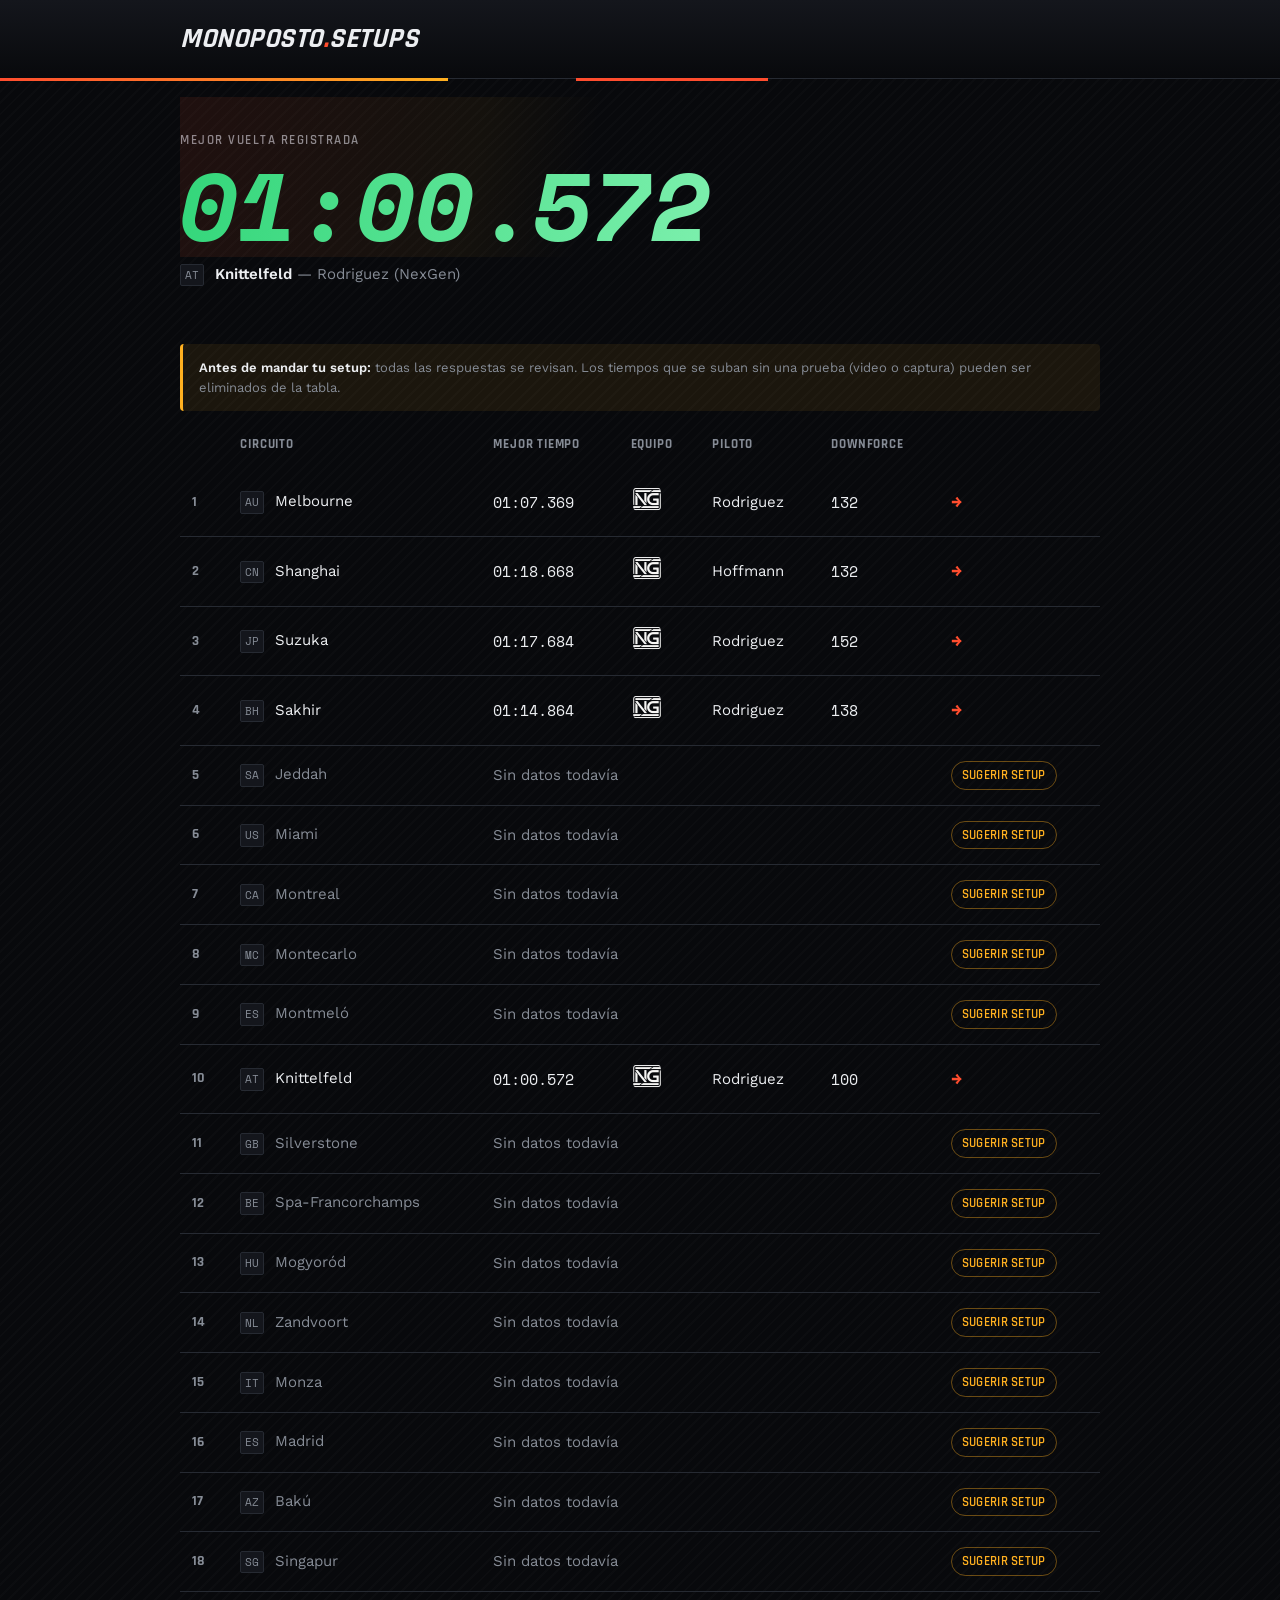
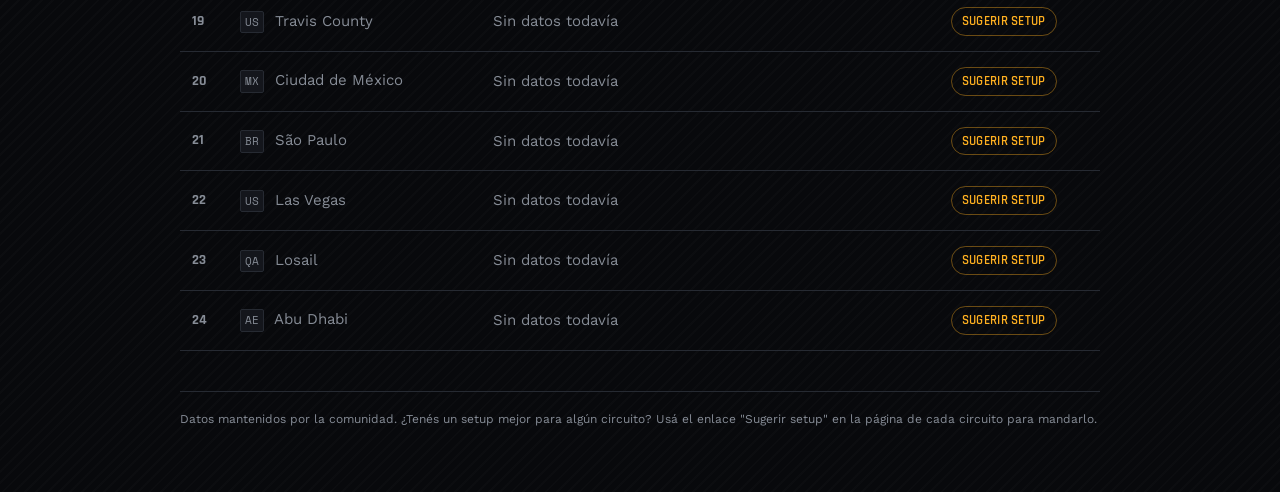
==== index.html @ 5fce107f "Add files via upload" ====
<!DOCTYPE html>
<html lang="es">
<head>
<meta charset="UTF-8">
<meta name="viewport" content="width=device-width, initial-scale=1.0">
<title>Monoposto Setups — Base de datos de la comunidad</title>
<link rel="preconnect" href="https://fonts.googleapis.com">
<link rel="preconnect" href="https://fonts.gstatic.com" crossorigin>
<link rel="preconnect" href="https://flagcdn.com">
<link rel="preload" href="data/circuits.json" as="fetch" crossorigin>
<link rel="preload" href="data/setups.json" as="fetch" crossorigin>
<link rel="stylesheet" href="https://fonts.googleapis.com/css2?family=Rajdhani:ital,wght@0,500;0,600;0,700;1,700&family=Space+Mono:wght@400;700&family=Work+Sans:wght@400;500;600&display=swap">
<link rel="stylesheet" href="css/style.css">
</head>
<body>

<div class="topbar">
  <div class="wrap">
    <a href="index.html" class="wordmark">MONOPOSTO<span>.</span>SETUPS</a>
  </div>
</div>

<div class="wrap">

  <div class="hero">
    <p class="hero-label">Mejor vuelta registrada</p>
    <p class="hero-time mono" id="hero-time">—</p>
    <p class="hero-sub" id="hero-sub">Cargando datos...</p>
  </div>

  <div class="disclaimer">
    <strong>Antes de mandar tu setup:</strong> todas las respuestas se revisan.
    Los tiempos que se suban sin una prueba (video o captura) pueden ser
    eliminados de la tabla.
  </div>

  <div class="table-scroll">
  <table>
    <thead>
      <tr>
        <th></th>
        <th>Circuito</th>
        <th>Mejor tiempo</th>
        <th>Equipo</th>
        <th>Piloto</th>
        <th>Downforce</th>
        <th></th>
      </tr>
    </thead>
    <tbody id="circuit-rows">
      <tr><td colspan="7" style="color:var(--muted)">Cargando circuitos...</td></tr>
    </tbody>
  </table>
  </div>

  <footer>
    Datos mantenidos por la comunidad. ¿Tenés un setup mejor para algún circuito?
    Usá el enlace "Sugerir setup" en la página de cada circuito para mandarlo.
  </footer>

</div>

<script src="js/config.js" defer></script>
<script src="js/app.js" defer></script>
</body>
</html>
---- css/style.css ----
:root {
  --bg: #08090c;
  --panel: #14161c;
  --panel-2: #1a1d24;
  --line: #262a32;
  --text: #eceef1;
  --muted: #868c96;
  --purple: #b455ff;   /* sector más rápido - convención real de F1 */
  --green: #33d67a;    /* mejor vuelta personal */
  --yellow: #dcb92b;   /* sector lento / atención */
  --accent: #ff4d2e;   /* naranja-rojo de pinza de freno */
  --accent2: #ffb020;  /* ámbar, para degradés */
  --radius: 4px;
}

* { box-sizing: border-box; }

html { scroll-behavior: smooth; }

body {
  margin: 0;
  color: var(--text);
  font-family: 'Work Sans', -apple-system, sans-serif;
  line-height: 1.5;
  background-color: var(--bg);
  /* textura sutil tipo fibra de carbono / pista, casi imperceptible */
  background-image:
    repeating-linear-gradient(135deg, rgba(255,255,255,0.015) 0 2px, transparent 2px 8px);
}

a { color: inherit; }

.wrap {
  max-width: 960px;
  margin: 0 auto;
  padding: 0 20px 64px;
}

.table-scroll {
  overflow-x: auto;
  -webkit-overflow-scrolling: touch;
  margin: 0 -20px;
  padding: 0 20px;
}
.table-scroll table { min-width: 640px; }

/* ---------- Header / Top bar ---------- */

.topbar {
  position: relative;
  padding: 18px 0;
  margin-bottom: 8px;
  background: linear-gradient(180deg, var(--panel) 0%, var(--bg) 100%);
  border-bottom: 1px solid var(--line);
}

/* franja tipo librea, tal como los flashes de color en el alerón de un auto */
.topbar::after {
  content: "";
  position: absolute;
  left: 0; right: 0; bottom: -3px;
  height: 3px;
  background: linear-gradient(90deg, var(--accent) 0%, var(--accent2) 35%, transparent 35%, transparent 45%, var(--accent) 45%, var(--accent) 60%, transparent 60%);
}

.topbar .wrap {
  display: flex;
  align-items: baseline;
  justify-content: space-between;
  flex-wrap: wrap;
  gap: 6px 16px;
  padding-bottom: 0;
}

.wordmark {
  font-family: 'Rajdhani', sans-serif;
  font-weight: 700;
  font-style: italic;
  font-size: 28px;
  letter-spacing: 0.5px;
  text-transform: uppercase;
  text-decoration: none;
}

.wordmark span { color: var(--accent); }

.back-link {
  font-family: 'Rajdhani', sans-serif;
  font-weight: 600;
  font-size: 14px;
  letter-spacing: 0.3px;
  color: var(--muted);
  text-decoration: none;
}
.back-link:hover { color: var(--accent2); }

/* ---------- Hero (mejor vuelta general) ---------- */

.hero {
  position: relative;
  padding: 44px 0 30px;
  margin-bottom: 28px;
  overflow: hidden;
}

/* barra diagonal decorativa detrás del tiempo, como un gráfico de TV */
.hero::before {
  content: "";
  position: absolute;
  top: 10px;
  left: -40px;
  width: 60%;
  height: 70%;
  background: linear-gradient(100deg, rgba(255,77,46,0.10), rgba(255,176,32,0.05) 60%, transparent 80%);
  clip-path: polygon(0 0, 100% 0, 85% 100%, 0% 100%);
  pointer-events: none;
}

.hero-label {
  color: var(--muted);
  font-family: 'Rajdhani', sans-serif;
  font-weight: 600;
  text-transform: uppercase;
  letter-spacing: 1.5px;
  font-size: 13px;
  margin: 0 0 6px;
}

.hero-time {
  font-family: 'Rajdhani', sans-serif;
  font-weight: 700;
  font-style: italic;
  font-size: clamp(48px, 12vw, 96px);
  line-height: 1;
  margin: 0;
  background: linear-gradient(100deg, var(--green) 0%, #7ef0ae 60%, var(--green) 100%);
  -webkit-background-clip: text;
  background-clip: text;
  color: transparent;
  position: relative;
}

.hero-sub {
  margin: 10px 0 0;
  color: var(--muted);
  font-size: 15px;
  position: relative;
}

.hero-sub strong { color: var(--text); font-weight: 600; }

.disclaimer {
  margin: 0 0 24px;
  padding: 14px 16px;
  border-left: 3px solid var(--accent2);
  background: rgba(255, 176, 32, 0.08);
  border-radius: var(--radius);
  font-size: 13px;
  line-height: 1.5;
  color: var(--muted);
}
.disclaimer strong { color: var(--text); font-weight: 600; }

/* ---------- Tables ---------- */

table {
  width: 100%;
  border-collapse: collapse;
  font-size: 15px;
}

thead th {
  text-align: left;
  font-family: 'Rajdhani', sans-serif;
  font-weight: 700;
  color: var(--muted);
  font-size: 12.5px;
  letter-spacing: 0.8px;
  text-transform: uppercase;
  padding: 0 12px 12px;
  white-space: nowrap;
  border-bottom: 2px solid transparent;
  border-image: linear-gradient(90deg, var(--accent), var(--accent2) 40%, var(--line) 40%) 1;
}

tbody td {
  padding: 15px 12px;
  border-bottom: 1px solid var(--line);
  white-space: nowrap;
}

tbody tr.has-data { cursor: pointer; transition: background 0.12s ease; }
tbody tr.has-data:hover td {
  background: var(--panel);
  box-shadow: inset 3px 0 0 var(--accent);
}

tbody tr.empty td { color: var(--muted); }

.mono {
  font-family: 'Space Mono', monospace;
}

.num-idx {
  font-family: 'Rajdhani', sans-serif;
  font-weight: 700;
  font-size: 14px;
  color: var(--muted);
}

.fastest-badge {
  display: inline-block;
  background: linear-gradient(135deg, #d9baff, var(--purple));
  color: #2a0a4d;
  font-weight: 700;
  padding: 4px 10px;
  border-radius: 6px;
  box-shadow: 0 0 0 1px rgba(180,85,255,0.4);
}

.flag-chip {
  display: inline-flex;
  align-items: center;
  vertical-align: middle;
  margin-right: 6px;
}

.flag-img {
  border-radius: 2px;
  box-shadow: 0 0 0 1px var(--line);
  display: inline-block;
}

.flag-fallback {
  font-family: 'Space Mono', monospace;
  font-size: 11px;
  color: var(--muted);
  background: var(--panel);
  border: 1px solid var(--line);
  border-radius: 2px;
  padding: 2px 4px;
}

.team-cell { display: inline-flex; align-items: center; }

.team-logo {
  height: 32px;
  width: auto;
  max-width: 96px;
  object-fit: contain;
  vertical-align: middle;
}

.team-fallback {
  font-family: 'Rajdhani', sans-serif;
  font-weight: 600;
  letter-spacing: 0.3px;
}

/* chip oscuro detrás del neumático para que un PNG con fondo claro
   o transparente no choque contra el negro de la tabla */
.tyre-chip {
  display: inline-flex;
  align-items: center;
  justify-content: center;
  width: 38px;
  height: 38px;
  border-radius: 8px;
  background: linear-gradient(135deg, var(--panel-2), var(--panel));
  border: 1px solid var(--line);
}

.tyre-img {
  width: 28px;
  height: 28px;
  object-fit: contain;
}

.tyre-dot {
  width: 16px;
  height: 16px;
  border-radius: 50%;
  vertical-align: middle;
}

.suggest-inline {
  display: inline-block;
  font-family: 'Rajdhani', sans-serif;
  font-weight: 600;
  letter-spacing: 0.3px;
  color: var(--accent2);
  font-size: 12.5px;
  text-transform: uppercase;
  text-decoration: none;
  padding: 4px 10px;
  border: 1px solid rgba(255,176,32,0.4);
  border-radius: 20px;
}
.suggest-inline:hover { background: rgba(255,176,32,0.1); }

.arrow { color: var(--accent); font-weight: 700; }

/* ---------- Circuit detail ---------- */

.circuit-head {
  padding: 32px 0 22px;
}

.circuit-title {
  font-family: 'Rajdhani', sans-serif;
  font-weight: 700;
  font-style: italic;
  font-size: clamp(30px, 6vw, 46px);
  margin: 0 0 10px;
  position: relative;
  display: inline-block;
}

.circuit-title::after {
  content: "";
  display: block;
  width: 72px;
  height: 4px;
  margin-top: 8px;
  background: linear-gradient(90deg, var(--accent), var(--accent2));
  clip-path: polygon(0 0, 85% 0, 100% 100%, 15% 100%);
}

.track-map {
  width: 100%;
  height: auto;
  border: 1px solid var(--line);
  border-radius: var(--radius);
  margin: 10px 0 30px;
  background: var(--panel);
  display: block;
  box-shadow: 0 0 0 1px var(--line), 0 12px 30px -18px rgba(255,77,46,0.35);
}

.no-map {
  border: 1px dashed var(--line);
  border-radius: var(--radius);
  padding: 40px 20px;
  text-align: center;
  color: var(--muted);
  font-size: 14px;
  margin: 10px 0 30px;
}

.section-title {
  display: flex;
  align-items: center;
  gap: 10px;
  font-family: 'Rajdhani', sans-serif;
  font-weight: 700;
  letter-spacing: 0.6px;
  text-transform: uppercase;
  font-size: 13px;
  color: var(--muted);
  margin: 0 0 14px;
  padding-bottom: 10px;
  border-bottom: 1px solid var(--line);
}

.section-title::before {
  content: "";
  width: 14px;
  height: 14px;
  background: linear-gradient(135deg, var(--accent), var(--accent2));
  clip-path: polygon(20% 0, 100% 0, 80% 100%, 0 100%);
  flex-shrink: 0;
}

/* ---------- CTA / Suggest form ---------- */

.suggest-box {
  margin-top: 36px;
  padding: 22px;
  border: 1px solid var(--line);
  border-radius: var(--radius);
  background: linear-gradient(135deg, var(--panel), var(--panel-2));
  display: flex;
  align-items: center;
  justify-content: space-between;
  gap: 16px;
  flex-wrap: wrap;
}

.suggest-box p {
  margin: 0;
  color: var(--muted);
  font-size: 14px;
  max-width: 480px;
}

.btn {
  display: inline-block;
  background: linear-gradient(100deg, var(--accent), var(--accent2));
  color: #1a0a06;
  font-family: 'Rajdhani', sans-serif;
  font-weight: 700;
  text-transform: uppercase;
  letter-spacing: 0.5px;
  font-size: 14px;
  padding: 12px 24px;
  clip-path: polygon(10px 0, 100% 0, calc(100% - 10px) 100%, 0 100%);
  text-decoration: none;
  white-space: nowrap;
}
.btn:hover { filter: brightness(1.08); }

footer {
  margin-top: 40px;
  color: var(--muted);
  font-size: 12px;
  border-top: 1px solid var(--line);
  padding-top: 18px;
}

@media (max-width: 640px) {
  .wrap { padding: 0 14px 48px; }
  .hero { padding: 30px 0 22px; }
  .hero-time { font-size: clamp(38px, 15vw, 60px); }
  .suggest-box { flex-direction: column; align-items: flex-start; }
  .btn { width: 100%; text-align: center; clip-path: none; border-radius: var(--radius); }
}
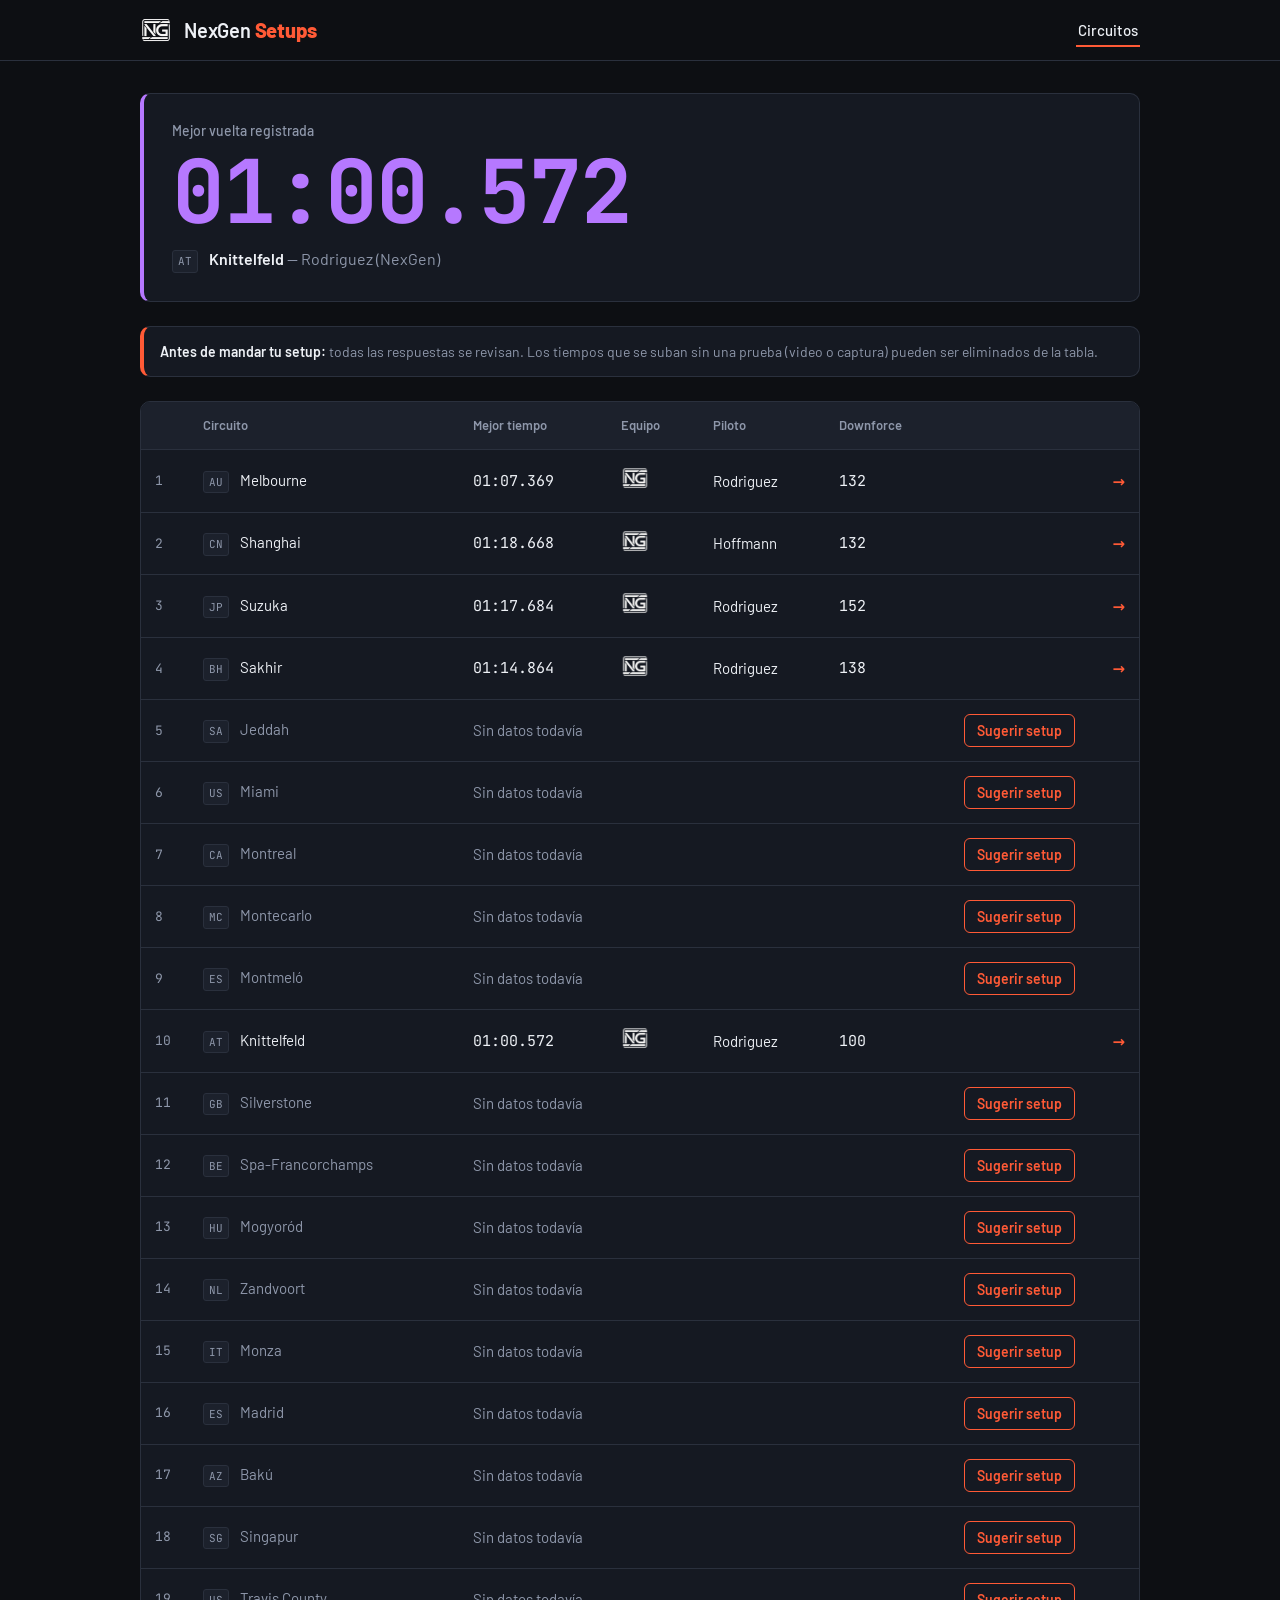
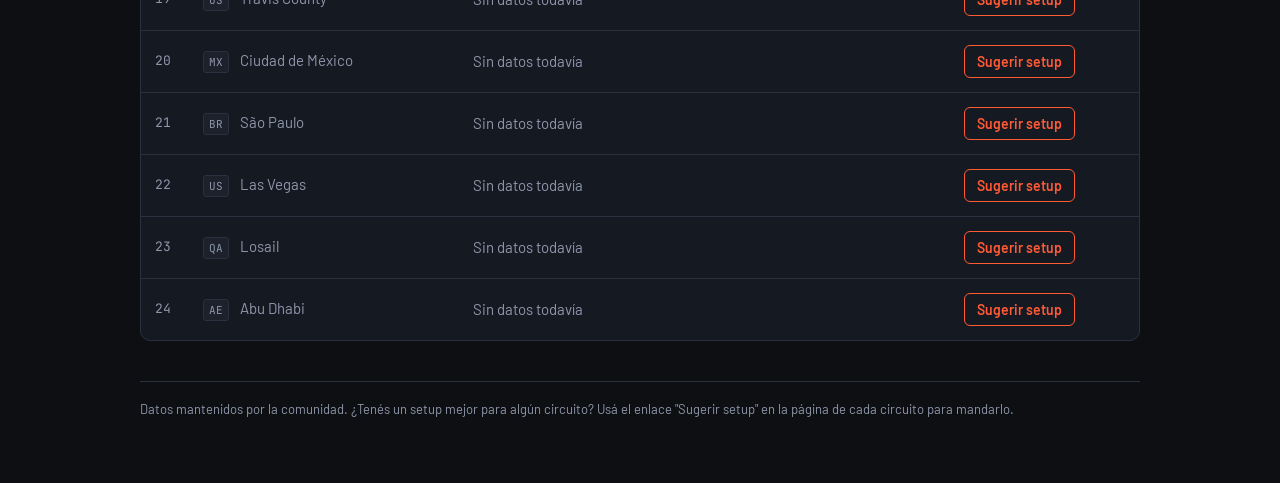
==== commit 3ef52cea: "Add files via upload" ====
--- a/index.html
+++ b/index.html
@@ -3,22 +3,24 @@
 <head>
 <meta charset="UTF-8">
 <meta name="viewport" content="width=device-width, initial-scale=1.0">
-<title>Monoposto Setups — Base de datos de la comunidad</title>
+<title>NexGen Setups — Base de datos de la comunidad</title>
 <link rel="preconnect" href="https://fonts.googleapis.com">
 <link rel="preconnect" href="https://fonts.gstatic.com" crossorigin>
 <link rel="preconnect" href="https://flagcdn.com">
+<link rel="icon" href="assets/teams/nexgen.webp" type="image/webp">
 <link rel="preload" href="data/circuits.json" as="fetch" crossorigin>
 <link rel="preload" href="data/setups.json" as="fetch" crossorigin>
-<link rel="stylesheet" href="https://fonts.googleapis.com/css2?family=Rajdhani:ital,wght@0,500;0,600;0,700;1,700&family=Space+Mono:wght@400;700&family=Work+Sans:wght@400;500;600&display=swap">
+<link rel="stylesheet" href="https://fonts.googleapis.com/css2?family=Barlow:wght@400;500;600;700;800&family=JetBrains+Mono:wght@500;700&display=swap">
 <link rel="stylesheet" href="css/style.css">
 </head>
 <body>
 
-<div class="topbar">
+<header class="topbar">
   <div class="wrap">
-    <a href="index.html" class="wordmark">MONOPOSTO<span>.</span>SETUPS</a>
+    <a href="index.html" class="brand"><img src="assets/teams/nexgen.webp" alt="" width="32" height="32"><span>NexGen <b>Setups</b></span></a>
+    <nav><a href="index.html" class="nav-link" aria-current="page">Circuitos</a></nav>
   </div>
-</div>
+</header>
 
 <div class="wrap">
 
--- a/css/style.css
+++ b/css/style.css
@@ -1,427 +1,246 @@
+/* NexGen Setups — sistema visual único para todas las páginas.
+   Grafito + blanco (como el logo), un solo acento naranja para lo clickeable,
+   y morado SOLO para récords (convención de cronometraje de F1). */
 
 :root {
-  --bg: #08090c;
-  --panel: #14161c;
-  --panel-2: #1a1d24;
-  --line: #262a32;
-  --text: #eceef1;
-  --muted: #868c96;
-  --purple: #b455ff;   /* sector más rápido - convención real de F1 */
-  --green: #33d67a;    /* mejor vuelta personal */
-  --yellow: #dcb92b;   /* sector lento / atención */
-  --accent: #ff4d2e;   /* naranja-rojo de pinza de freno */
-  --accent2: #ffb020;  /* ámbar, para degradés */
-  --radius: 4px;
+  color-scheme: dark;
+  --bg: #0d0f13;
+  --panel: #151922;
+  --panel-2: #1c212c;
+  --line: #2a303d;
+  --text: #eef1f6;
+  --muted: #8e97aa;
+  --accent: #ff5a36;      /* acciones: enlaces, botones, hover */
+  --record: #b678ff;      /* mejor vuelta / sector más rápido */
+  --purple: var(--record); /* alias: circuit.js pinta el sector más rápido con este nombre */
+  --radius: 10px;
+  --radius-sm: 6px;
+  --font: 'Barlow', system-ui, -apple-system, 'Segoe UI', sans-serif;
+  --mono: 'JetBrains Mono', ui-monospace, 'SF Mono', Consolas, monospace;
 }
 
 * { box-sizing: border-box; }
-
 html { scroll-behavior: smooth; }
 
 body {
   margin: 0;
   color: var(--text);
-  font-family: 'Work Sans', -apple-system, sans-serif;
+  font-family: var(--font);
+  font-size: 16px;
   line-height: 1.5;
-  background-color: var(--bg);
-  /* textura sutil tipo fibra de carbono / pista, casi imperceptible */
-  background-image:
-    repeating-linear-gradient(135deg, rgba(255,255,255,0.015) 0 2px, transparent 2px 8px);
+  background: var(--bg);
 }
 
 a { color: inherit; }
-
-.wrap {
-  max-width: 960px;
-  margin: 0 auto;
-  padding: 0 20px 64px;
-}
+:focus-visible { outline: 2px solid var(--accent); outline-offset: 3px; border-radius: 4px; }
+
+.wrap { max-width: 1040px; margin: 0 auto; padding: 0 20px 64px; }
+.mono { font-family: var(--mono); font-variant-numeric: tabular-nums; }
+
+/* ---------- Encabezado (igual en todas las páginas) ---------- */
+
+.topbar { border-bottom: 1px solid var(--line); background: var(--bg); }
+.topbar .wrap {
+  display: flex; align-items: center; justify-content: space-between;
+  gap: 16px; padding-top: 14px; padding-bottom: 14px;
+}
+.brand { display: inline-flex; align-items: center; gap: 12px; text-decoration: none; font-weight: 600; font-size: 20px; letter-spacing: -0.2px; }
+.brand img { display: block; width: 32px; height: 32px; }
+.brand b { font-weight: 800; color: var(--accent); }
+
+.nav-link { color: var(--muted); text-decoration: none; font-weight: 500; font-size: 15px; padding: 6px 2px; border-bottom: 2px solid transparent; }
+.nav-link:hover { color: var(--text); }
+.nav-link[aria-current="page"] { color: var(--text); border-bottom-color: var(--accent); }
+
+/* ---------- Hero: mejor vuelta registrada ---------- */
+
+.hero {
+  margin: 32px 0 24px;
+  padding: 26px 28px 28px;
+  background: var(--panel);
+  border: 1px solid var(--line);
+  border-left: 4px solid var(--record);
+  border-radius: var(--radius);
+}
+.hero-label { margin: 0 0 4px; color: var(--muted); font-size: 14px; font-weight: 500; }
+.hero-time {
+  margin: 0;
+  font-family: var(--mono);
+  font-weight: 700;
+  font-size: clamp(44px, 11vw, 88px);
+  line-height: 1.05;
+  letter-spacing: -2px;
+  color: var(--record);
+}
+.hero-sub { margin: 10px 0 0; color: var(--muted); font-size: 16px; }
+.hero-sub strong { color: var(--text); font-weight: 600; }
+
+.disclaimer {
+  margin: 0 0 24px;
+  padding: 14px 16px;
+  background: var(--panel);
+  border: 1px solid var(--line);
+  border-left: 4px solid var(--accent);
+  border-radius: var(--radius);
+  font-size: 14px;
+  color: var(--muted);
+}
+.disclaimer strong { color: var(--text); font-weight: 600; }
+
+/* ---------- Tablas (misma base en índice y detalle) ---------- */
 
 .table-scroll {
   overflow-x: auto;
   -webkit-overflow-scrolling: touch;
-  margin: 0 -20px;
-  padding: 0 20px;
-}
-.table-scroll table { min-width: 640px; }
-
-/* ---------- Header / Top bar ---------- */
-
-.topbar {
-  position: relative;
-  padding: 18px 0;
-  margin-bottom: 8px;
-  background: linear-gradient(180deg, var(--panel) 0%, var(--bg) 100%);
+  background: var(--panel);
+  border: 1px solid var(--line);
+  border-radius: var(--radius);
+}
+.table-scroll table { min-width: 680px; }
+
+table { width: 100%; border-collapse: collapse; font-size: 15px; }
+
+thead th {
+  text-align: left;
+  padding: 14px 14px;
+  font-size: 13px;
+  font-weight: 600;
+  color: var(--muted);
+  white-space: nowrap;
+  background: var(--panel-2);
   border-bottom: 1px solid var(--line);
 }
-
-/* franja tipo librea, tal como los flashes de color en el alerón de un auto */
-.topbar::after {
-  content: "";
-  position: absolute;
-  left: 0; right: 0; bottom: -3px;
-  height: 3px;
-  background: linear-gradient(90deg, var(--accent) 0%, var(--accent2) 35%, transparent 35%, transparent 45%, var(--accent) 45%, var(--accent) 60%, transparent 60%);
-}
-
-.topbar .wrap {
-  display: flex;
-  align-items: baseline;
-  justify-content: space-between;
-  flex-wrap: wrap;
-  gap: 6px 16px;
-  padding-bottom: 0;
-}
-
-.wordmark {
-  font-family: 'Rajdhani', sans-serif;
+tbody td { padding: 14px; border-bottom: 1px solid var(--line); white-space: nowrap; }
+tbody tr:last-child td { border-bottom: 0; }
+
+tbody tr.has-data { cursor: pointer; }
+tbody tr.has-data:hover td { background: var(--panel-2); }
+tbody tr.has-data:hover td:first-child { box-shadow: inset 3px 0 0 var(--accent); }
+tbody tr.empty td { color: var(--muted); }
+
+.num-idx { font-family: var(--mono); font-size: 13px; color: var(--muted); width: 48px; }
+.arrow { color: var(--accent); font-weight: 700; text-align: right; }
+
+.fastest-badge {
+  display: inline-block;
+  padding: 3px 10px;
+  border-radius: var(--radius-sm);
+  background: var(--record);
+  color: #1d0838;
   font-weight: 700;
-  font-style: italic;
-  font-size: 28px;
-  letter-spacing: 0.5px;
-  text-transform: uppercase;
+}
+
+/* ---------- Banderas, equipos, neumáticos ---------- */
+
+.flag-chip { display: inline-flex; align-items: center; vertical-align: middle; margin-right: 8px; }
+.flag-img { display: inline-block; border-radius: 3px; box-shadow: 0 0 0 1px var(--line); height: auto; }
+.flag-fallback {
+  font-family: var(--mono); font-size: 11px; color: var(--muted);
+  background: var(--panel-2); border: 1px solid var(--line); border-radius: 3px; padding: 2px 5px;
+}
+
+.team-cell { display: inline-flex; align-items: center; gap: 8px; }
+.team-logo { height: 28px; width: auto; max-width: 96px; object-fit: contain; vertical-align: middle; }
+.team-fallback { font-weight: 600; }
+
+.tyre-chip {
+  display: inline-flex; align-items: center; justify-content: center;
+  width: 38px; height: 38px;
+  border-radius: 50%;
+  background: var(--panel-2);
+  border: 1px solid var(--line);
+}
+.tyre-img { width: 28px; height: 28px; object-fit: contain; }
+.tyre-dot { width: 16px; height: 16px; border-radius: 50%; }
+
+/* ---------- Botones y enlaces de acción ---------- */
+
+.btn {
+  display: inline-block;
+  padding: 11px 22px;
+  border-radius: var(--radius-sm);
+  background: var(--accent);
+  color: #1b0a05;
+  font-weight: 700;
+  font-size: 15px;
   text-decoration: none;
-}
-
-.wordmark span { color: var(--accent); }
-
-.back-link {
-  font-family: 'Rajdhani', sans-serif;
+  white-space: nowrap;
+}
+.btn:hover { background: #ff7152; }
+
+.suggest-inline {
+  display: inline-block;
+  padding: 5px 12px;
+  border: 1px solid var(--accent);
+  border-radius: var(--radius-sm);
+  color: var(--accent);
   font-weight: 600;
   font-size: 14px;
-  letter-spacing: 0.3px;
-  color: var(--muted);
   text-decoration: none;
 }
-.back-link:hover { color: var(--accent2); }
-
-/* ---------- Hero (mejor vuelta general) ---------- */
-
-.hero {
-  position: relative;
-  padding: 44px 0 30px;
-  margin-bottom: 28px;
-  overflow: hidden;
-}
-
-/* barra diagonal decorativa detrás del tiempo, como un gráfico de TV */
-.hero::before {
-  content: "";
-  position: absolute;
-  top: 10px;
-  left: -40px;
-  width: 60%;
-  height: 70%;
-  background: linear-gradient(100deg, rgba(255,77,46,0.10), rgba(255,176,32,0.05) 60%, transparent 80%);
-  clip-path: polygon(0 0, 100% 0, 85% 100%, 0% 100%);
-  pointer-events: none;
-}
-
-.hero-label {
-  color: var(--muted);
-  font-family: 'Rajdhani', sans-serif;
-  font-weight: 600;
-  text-transform: uppercase;
-  letter-spacing: 1.5px;
-  font-size: 13px;
-  margin: 0 0 6px;
-}
-
-.hero-time {
-  font-family: 'Rajdhani', sans-serif;
-  font-weight: 700;
-  font-style: italic;
-  font-size: clamp(48px, 12vw, 96px);
-  line-height: 1;
-  margin: 0;
-  background: linear-gradient(100deg, var(--green) 0%, #7ef0ae 60%, var(--green) 100%);
-  -webkit-background-clip: text;
-  background-clip: text;
-  color: transparent;
-  position: relative;
-}
-
-.hero-sub {
-  margin: 10px 0 0;
-  color: var(--muted);
-  font-size: 15px;
-  position: relative;
-}
-
-.hero-sub strong { color: var(--text); font-weight: 600; }
-
-.disclaimer {
-  margin: 0 0 24px;
-  padding: 14px 16px;
-  border-left: 3px solid var(--accent2);
-  background: rgba(255, 176, 32, 0.08);
-  border-radius: var(--radius);
-  font-size: 13px;
-  line-height: 1.5;
-  color: var(--muted);
-}
-.disclaimer strong { color: var(--text); font-weight: 600; }
-
-/* ---------- Tables ---------- */
-
-table {
-  width: 100%;
-  border-collapse: collapse;
-  font-size: 15px;
-}
-
-thead th {
-  text-align: left;
-  font-family: 'Rajdhani', sans-serif;
-  font-weight: 700;
-  color: var(--muted);
-  font-size: 12.5px;
-  letter-spacing: 0.8px;
-  text-transform: uppercase;
-  padding: 0 12px 12px;
-  white-space: nowrap;
-  border-bottom: 2px solid transparent;
-  border-image: linear-gradient(90deg, var(--accent), var(--accent2) 40%, var(--line) 40%) 1;
-}
-
-tbody td {
-  padding: 15px 12px;
-  border-bottom: 1px solid var(--line);
-  white-space: nowrap;
-}
-
-tbody tr.has-data { cursor: pointer; transition: background 0.12s ease; }
-tbody tr.has-data:hover td {
-  background: var(--panel);
-  box-shadow: inset 3px 0 0 var(--accent);
-}
-
-tbody tr.empty td { color: var(--muted); }
-
-.mono {
-  font-family: 'Space Mono', monospace;
-}
-
-.num-idx {
-  font-family: 'Rajdhani', sans-serif;
-  font-weight: 700;
-  font-size: 14px;
-  color: var(--muted);
-}
-
-.fastest-badge {
-  display: inline-block;
-  background: linear-gradient(135deg, #d9baff, var(--purple));
-  color: #2a0a4d;
-  font-weight: 700;
-  padding: 4px 10px;
-  border-radius: 6px;
-  box-shadow: 0 0 0 1px rgba(180,85,255,0.4);
-}
-
-.flag-chip {
-  display: inline-flex;
-  align-items: center;
-  vertical-align: middle;
-  margin-right: 6px;
-}
-
-.flag-img {
-  border-radius: 2px;
-  box-shadow: 0 0 0 1px var(--line);
-  display: inline-block;
-}
-
-.flag-fallback {
-  font-family: 'Space Mono', monospace;
-  font-size: 11px;
-  color: var(--muted);
-  background: var(--panel);
-  border: 1px solid var(--line);
-  border-radius: 2px;
-  padding: 2px 4px;
-}
-
-.team-cell { display: inline-flex; align-items: center; }
-
-.team-logo {
-  height: 32px;
-  width: auto;
-  max-width: 96px;
-  object-fit: contain;
-  vertical-align: middle;
-}
-
-.team-fallback {
-  font-family: 'Rajdhani', sans-serif;
-  font-weight: 600;
-  letter-spacing: 0.3px;
-}
-
-/* chip oscuro detrás del neumático para que un PNG con fondo claro
-   o transparente no choque contra el negro de la tabla */
-.tyre-chip {
-  display: inline-flex;
-  align-items: center;
-  justify-content: center;
-  width: 38px;
-  height: 38px;
-  border-radius: 8px;
-  background: linear-gradient(135deg, var(--panel-2), var(--panel));
-  border: 1px solid var(--line);
-}
-
-.tyre-img {
-  width: 28px;
-  height: 28px;
-  object-fit: contain;
-}
-
-.tyre-dot {
-  width: 16px;
-  height: 16px;
-  border-radius: 50%;
-  vertical-align: middle;
-}
-
-.suggest-inline {
-  display: inline-block;
-  font-family: 'Rajdhani', sans-serif;
-  font-weight: 600;
-  letter-spacing: 0.3px;
-  color: var(--accent2);
-  font-size: 12.5px;
-  text-transform: uppercase;
-  text-decoration: none;
-  padding: 4px 10px;
-  border: 1px solid rgba(255,176,32,0.4);
-  border-radius: 20px;
-}
-.suggest-inline:hover { background: rgba(255,176,32,0.1); }
-
-.arrow { color: var(--accent); font-weight: 700; }
-
-/* ---------- Circuit detail ---------- */
-
-.circuit-head {
-  padding: 32px 0 22px;
-}
-
+.suggest-inline:hover { background: rgba(255, 90, 54, 0.12); }
+
+/* ---------- Página de circuito ---------- */
+
+.circuit-head { padding: 32px 0 20px; }
 .circuit-title {
-  font-family: 'Rajdhani', sans-serif;
-  font-weight: 700;
-  font-style: italic;
-  font-size: clamp(30px, 6vw, 46px);
-  margin: 0 0 10px;
-  position: relative;
-  display: inline-block;
-}
-
-.circuit-title::after {
-  content: "";
+  margin: 0 0 8px;
+  font-weight: 800;
+  font-size: clamp(32px, 6vw, 52px);
+  line-height: 1.1;
+  letter-spacing: -0.8px;
+}
+.circuit-head .hero-sub { margin: 0; }
+
+.track-map {
   display: block;
-  width: 72px;
-  height: 4px;
-  margin-top: 8px;
-  background: linear-gradient(90deg, var(--accent), var(--accent2));
-  clip-path: polygon(0 0, 85% 0, 100% 100%, 15% 100%);
-}
-
-.track-map {
   width: 100%;
   height: auto;
-  border: 1px solid var(--line);
-  border-radius: var(--radius);
-  margin: 10px 0 30px;
-  background: var(--panel);
-  display: block;
-  box-shadow: 0 0 0 1px var(--line), 0 12px 30px -18px rgba(255,77,46,0.35);
-}
-
+  margin: 0 0 32px;
+  background: var(--panel);
+  border: 1px solid var(--line);
+  border-radius: var(--radius);
+}
 .no-map {
-  border: 1px dashed var(--line);
-  border-radius: var(--radius);
+  margin: 0 0 32px;
   padding: 40px 20px;
   text-align: center;
   color: var(--muted);
   font-size: 14px;
-  margin: 10px 0 30px;
-}
-
-.section-title {
-  display: flex;
-  align-items: center;
-  gap: 10px;
-  font-family: 'Rajdhani', sans-serif;
-  font-weight: 700;
-  letter-spacing: 0.6px;
-  text-transform: uppercase;
-  font-size: 13px;
-  color: var(--muted);
-  margin: 0 0 14px;
-  padding-bottom: 10px;
-  border-bottom: 1px solid var(--line);
-}
-
-.section-title::before {
-  content: "";
-  width: 14px;
-  height: 14px;
-  background: linear-gradient(135deg, var(--accent), var(--accent2));
-  clip-path: polygon(20% 0, 100% 0, 80% 100%, 0 100%);
-  flex-shrink: 0;
-}
-
-/* ---------- CTA / Suggest form ---------- */
+  border: 1px dashed var(--line);
+  border-radius: var(--radius);
+}
+
+.section-title { margin: 0 0 14px; font-size: 20px; font-weight: 700; letter-spacing: -0.2px; }
 
 .suggest-box {
-  margin-top: 36px;
-  padding: 22px;
-  border: 1px solid var(--line);
-  border-radius: var(--radius);
-  background: linear-gradient(135deg, var(--panel), var(--panel-2));
-  display: flex;
-  align-items: center;
-  justify-content: space-between;
-  gap: 16px;
-  flex-wrap: wrap;
-}
-
-.suggest-box p {
-  margin: 0;
-  color: var(--muted);
-  font-size: 14px;
-  max-width: 480px;
-}
-
-.btn {
-  display: inline-block;
-  background: linear-gradient(100deg, var(--accent), var(--accent2));
-  color: #1a0a06;
-  font-family: 'Rajdhani', sans-serif;
-  font-weight: 700;
-  text-transform: uppercase;
-  letter-spacing: 0.5px;
-  font-size: 14px;
-  padding: 12px 24px;
-  clip-path: polygon(10px 0, 100% 0, calc(100% - 10px) 100%, 0 100%);
-  text-decoration: none;
-  white-space: nowrap;
-}
-.btn:hover { filter: brightness(1.08); }
+  margin-top: 32px;
+  padding: 22px 24px;
+  display: flex; align-items: center; justify-content: space-between; flex-wrap: wrap; gap: 16px;
+  background: var(--panel);
+  border: 1px solid var(--line);
+  border-radius: var(--radius);
+}
+.suggest-box p { margin: 0; max-width: 520px; color: var(--muted); font-size: 15px; }
+
+/* ---------- Pie (igual en todas las páginas) ---------- */
 
 footer {
   margin-top: 40px;
-  color: var(--muted);
-  font-size: 12px;
+  padding-top: 18px;
   border-top: 1px solid var(--line);
-  padding-top: 18px;
+  color: var(--muted);
+  font-size: 13px;
 }
 
 @media (max-width: 640px) {
   .wrap { padding: 0 14px 48px; }
-  .hero { padding: 30px 0 22px; }
-  .hero-time { font-size: clamp(38px, 15vw, 60px); }
+  .hero { margin-top: 20px; padding: 20px 18px 22px; }
+  .hero-time { letter-spacing: -1px; }
   .suggest-box { flex-direction: column; align-items: flex-start; }
-  .btn { width: 100%; text-align: center; clip-path: none; border-radius: var(--radius); }
-}
+  .btn { width: 100%; text-align: center; }
+}
+
+@media (prefers-reduced-motion: reduce) {
+  html { scroll-behavior: auto; }
+}
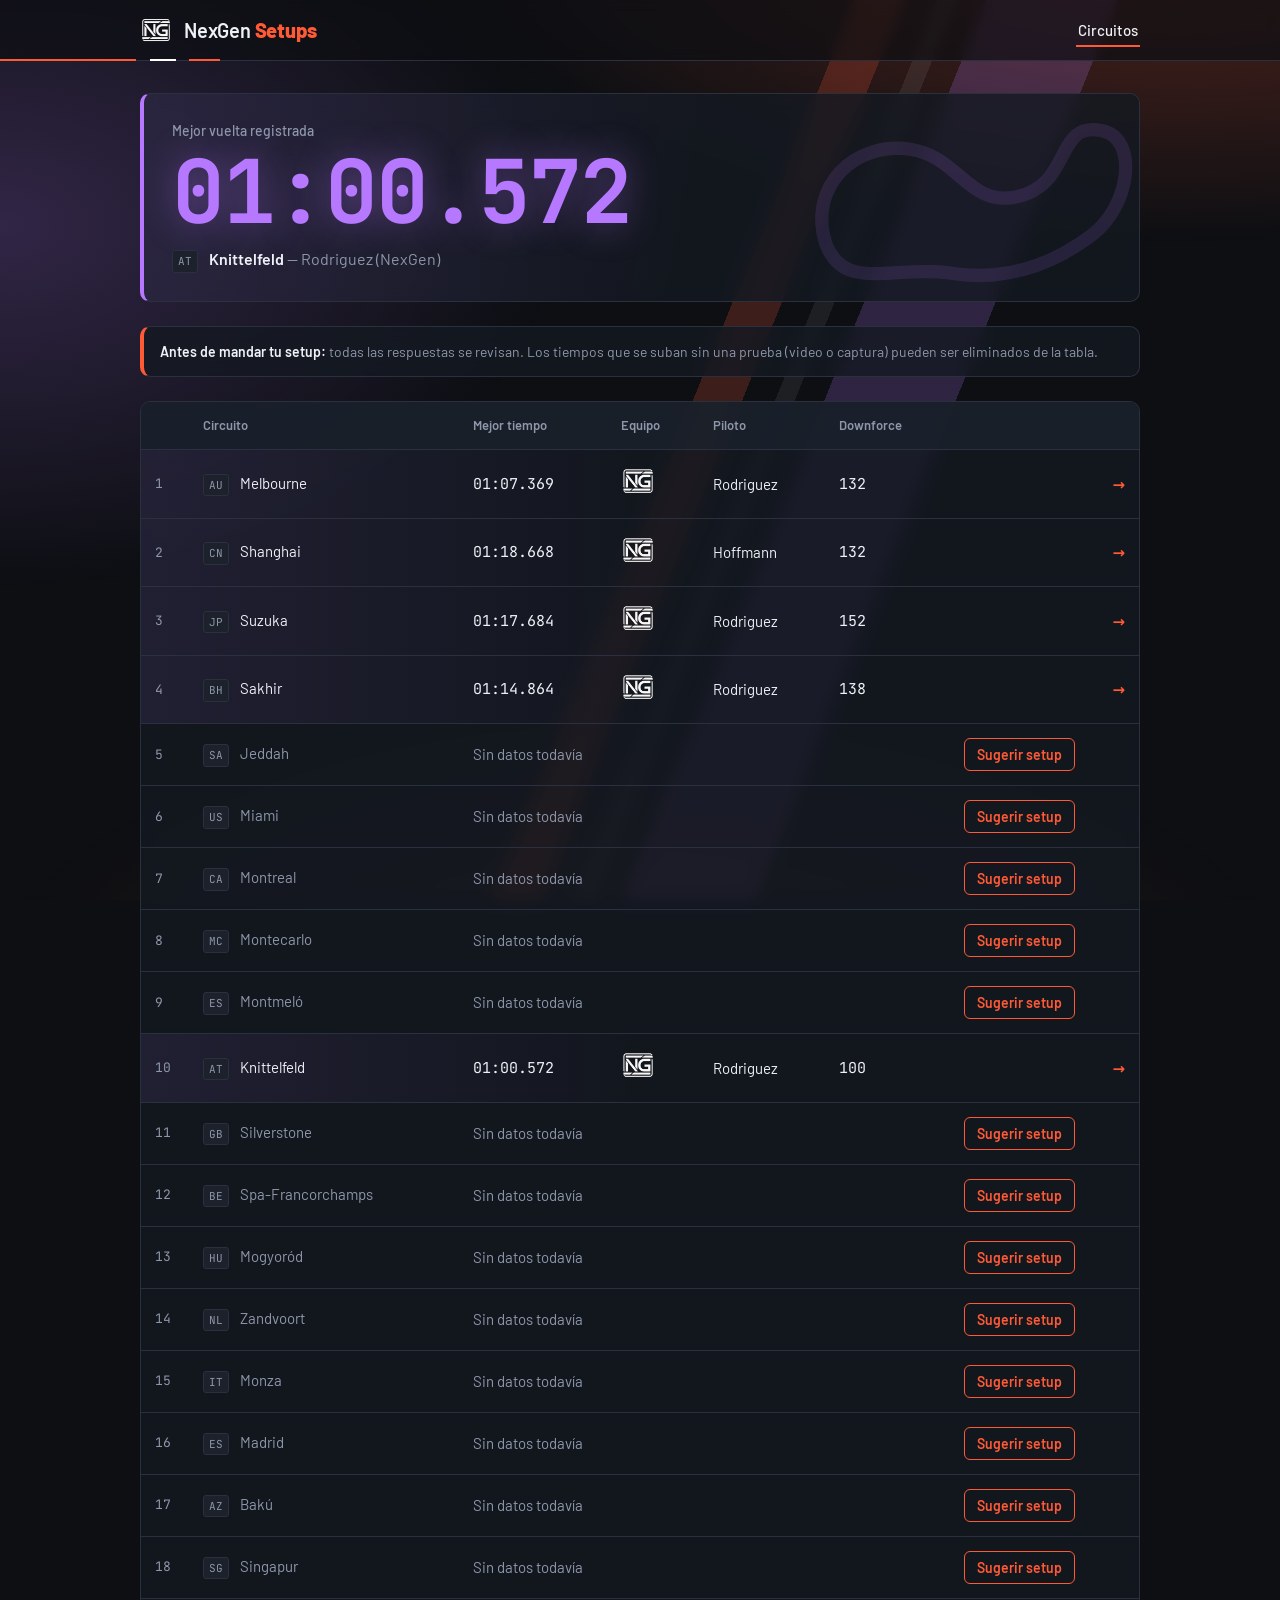
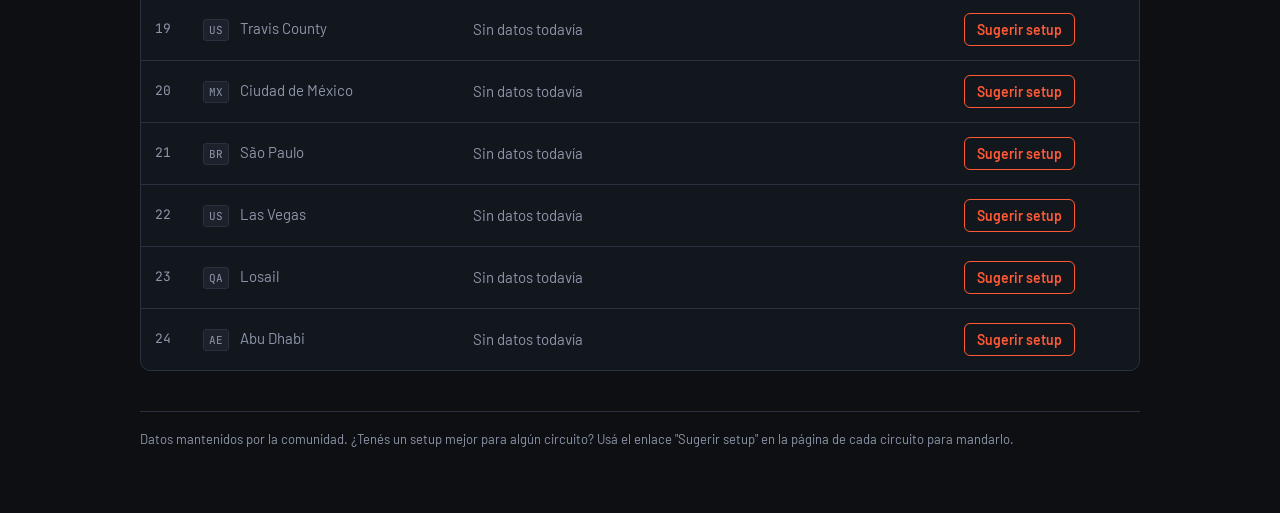
==== commit 72dcaf6b: "Add files via upload" ====
--- a/index.html
+++ b/index.html
@@ -7,7 +7,7 @@
 <link rel="preconnect" href="https://fonts.googleapis.com">
 <link rel="preconnect" href="https://fonts.gstatic.com" crossorigin>
 <link rel="preconnect" href="https://flagcdn.com">
-<link rel="icon" href="assets/teams/nexgen.webp" type="image/webp">
+<link rel="icon" href="assets/teams/nexgen.png" type="image/png">
 <link rel="preload" href="data/circuits.json" as="fetch" crossorigin>
 <link rel="preload" href="data/setups.json" as="fetch" crossorigin>
 <link rel="stylesheet" href="https://fonts.googleapis.com/css2?family=Barlow:wght@400;500;600;700;800&family=JetBrains+Mono:wght@500;700&display=swap">
@@ -17,7 +17,7 @@
 
 <header class="topbar">
   <div class="wrap">
-    <a href="index.html" class="brand"><img src="assets/teams/nexgen.webp" alt="" width="32" height="32"><span>NexGen <b>Setups</b></span></a>
+    <a href="index.html" class="brand"><img src="assets/teams/nexgen.png" alt=""><span>NexGen <b>Setups</b></span></a>
     <nav><a href="index.html" class="nav-link" aria-current="page">Circuitos</a></nav>
   </div>
 </header>
--- a/css/style.css
+++ b/css/style.css
@@ -8,6 +8,7 @@
   --panel: #151922;
   --panel-2: #1c212c;
   --line: #2a303d;
+  --glass: rgba(21, 25, 34, 0.80);
   --text: #eef1f6;
   --muted: #8e97aa;
   --accent: #ff5a36;      /* acciones: enlaces, botones, hover */
@@ -29,6 +30,26 @@
   font-size: 16px;
   line-height: 1.5;
   background: var(--bg);
+  min-height: 100vh;
+}
+
+/* fondo fijo: bandas de librea en diagonal + luces de color */
+body::before {
+  content: "";
+  position: fixed; inset: 0; z-index: -1;
+  pointer-events: none;
+  background:
+    linear-gradient(112deg,
+      transparent 0 52%,
+      rgba(255, 90, 54, 0.20) 52% 55%,
+      transparent 55% 57%,
+      rgba(255, 255, 255, 0.07) 57% 58.2%,
+      transparent 58.2% 60%,
+      rgba(182, 120, 255, 0.20) 60% 68%,
+      transparent 68%),
+    radial-gradient(1100px 520px at 92% -120px, rgba(255, 90, 54, 0.34), transparent 70%),
+    radial-gradient(800px 520px at 0% 25%, rgba(182, 120, 255, 0.22), transparent 70%),
+    radial-gradient(1000px 520px at 50% 118%, rgba(255, 90, 54, 0.14), transparent 70%);
 }
 
 a { color: inherit; }
@@ -39,7 +60,13 @@
 
 /* ---------- Encabezado (igual en todas las páginas) ---------- */
 
-.topbar { border-bottom: 1px solid var(--line); background: var(--bg); }
+.topbar { position: relative; border-bottom: 1px solid var(--line); background: rgba(13, 15, 19, 0.7); backdrop-filter: blur(6px); }
+.topbar::after {
+  content: "";
+  position: absolute; left: 0; bottom: -1px;
+  width: min(220px, 40%); height: 2px;
+  background: linear-gradient(90deg, var(--accent) 0 62%, transparent 62% 68%, #fff 68% 80%, transparent 80% 86%, var(--accent) 86%);
+}
 .topbar .wrap {
   display: flex; align-items: center; justify-content: space-between;
   gap: 16px; padding-top: 14px; padding-bottom: 14px;
@@ -61,7 +88,24 @@
   border: 1px solid var(--line);
   border-left: 4px solid var(--record);
   border-radius: var(--radius);
-}
+  position: relative;
+  overflow: hidden;
+  background:
+    linear-gradient(100deg, rgba(182, 120, 255, 0.12), transparent 55%),
+    var(--glass);
+  backdrop-filter: blur(8px);
+}
+/* trazo abstracto de circuito, muy tenue, a la derecha */
+.hero::after {
+  content: "";
+  position: absolute; right: -10px; top: 50%;
+  width: min(46%, 380px); aspect-ratio: 5 / 3;
+  transform: translateY(-50%);
+  background: url("data:image/svg+xml,%3Csvg xmlns='http://www.w3.org/2000/svg' viewBox='0 0 400 240' fill='none' stroke='%23b678ff' stroke-width='14' stroke-linecap='round' stroke-linejoin='round'%3E%3Cpath d='M60 170 C40 110 90 60 150 70 C200 78 210 130 260 120 C320 108 300 40 350 50 C390 58 380 130 340 160 C300 190 250 210 190 200 C130 192 80 220 60 170 Z'/%3E%3C/svg%3E") center / contain no-repeat;
+  opacity: 0.13;
+  pointer-events: none;
+}
+.hero > * { position: relative; z-index: 1; }
 .hero-label { margin: 0 0 4px; color: var(--muted); font-size: 14px; font-weight: 500; }
 .hero-time {
   margin: 0;
@@ -71,6 +115,7 @@
   line-height: 1.05;
   letter-spacing: -2px;
   color: var(--record);
+  text-shadow: 0 0 36px rgba(182, 120, 255, 0.45);
 }
 .hero-sub { margin: 10px 0 0; color: var(--muted); font-size: 16px; }
 .hero-sub strong { color: var(--text); font-weight: 600; }
@@ -78,7 +123,8 @@
 .disclaimer {
   margin: 0 0 24px;
   padding: 14px 16px;
-  background: var(--panel);
+  background: var(--glass);
+  backdrop-filter: blur(8px);
   border: 1px solid var(--line);
   border-left: 4px solid var(--accent);
   border-radius: var(--radius);
@@ -92,7 +138,8 @@
 .table-scroll {
   overflow-x: auto;
   -webkit-overflow-scrolling: touch;
-  background: var(--panel);
+  background: var(--glass);
+  backdrop-filter: blur(8px);
   border: 1px solid var(--line);
   border-radius: var(--radius);
 }
@@ -101,20 +148,21 @@
 table { width: 100%; border-collapse: collapse; font-size: 15px; }
 
 thead th {
+  background: rgba(28, 33, 44, 0.85);
   text-align: left;
   padding: 14px 14px;
   font-size: 13px;
   font-weight: 600;
   color: var(--muted);
   white-space: nowrap;
-  background: var(--panel-2);
   border-bottom: 1px solid var(--line);
 }
 tbody td { padding: 14px; border-bottom: 1px solid var(--line); white-space: nowrap; }
 tbody tr:last-child td { border-bottom: 0; }
 
 tbody tr.has-data { cursor: pointer; }
-tbody tr.has-data:hover td { background: var(--panel-2); }
+#circuit-rows tr.has-data { background: linear-gradient(90deg, rgba(182, 120, 255, 0.09), transparent 50%); }
+tbody tr.has-data:hover td, #circuit-rows tr.has-data:hover td { background: var(--panel-2); }
 tbody tr.has-data:hover td:first-child { box-shadow: inset 3px 0 0 var(--accent); }
 tbody tr.empty td { color: var(--muted); }
 
@@ -140,7 +188,7 @@
 }
 
 .team-cell { display: inline-flex; align-items: center; gap: 8px; }
-.team-logo { height: 28px; width: auto; max-width: 96px; object-fit: contain; vertical-align: middle; }
+.team-logo { display: block; width: auto; height: auto; max-height: 34px; max-width: 112px; }
 .team-fallback { font-weight: 600; }
 
 .tyre-chip {
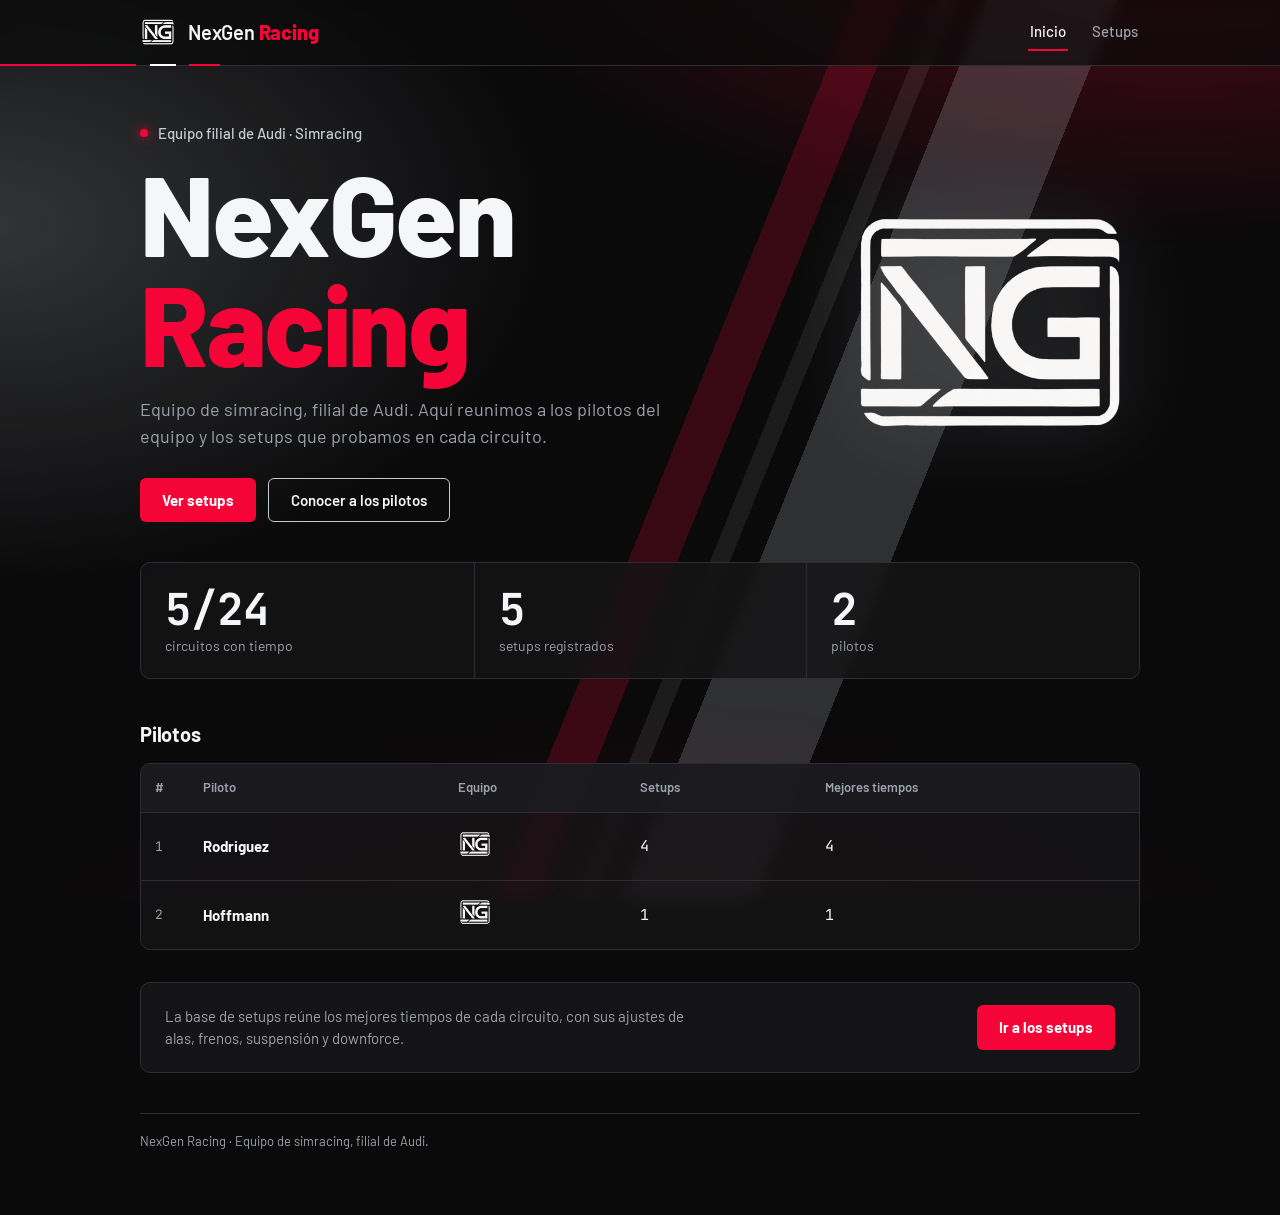
==== commit 0e1b740e: "Add files via upload" ====
--- a/index.html
+++ b/index.html
@@ -3,7 +3,7 @@
 <head>
 <meta charset="UTF-8">
 <meta name="viewport" content="width=device-width, initial-scale=1.0">
-<title>NexGen Setups — Base de datos de la comunidad</title>
+<title>NexGen Racing — Equipo de simracing, filial de Audi</title>
 <link rel="preconnect" href="https://fonts.googleapis.com">
 <link rel="preconnect" href="https://fonts.gstatic.com" crossorigin>
 <link rel="preconnect" href="https://flagcdn.com">
@@ -17,52 +17,65 @@
 
 <header class="topbar">
   <div class="wrap">
-    <a href="index.html" class="brand"><img src="assets/teams/nexgen.png" alt=""><span>NexGen <b>Setups</b></span></a>
-    <nav><a href="index.html" class="nav-link" aria-current="page">Circuitos</a></nav>
+    <a href="index.html" class="brand"><img src="assets/teams/nexgen.png" alt=""><span>NexGen <b>Racing</b></span></a>
+    <nav>
+      <a href="index.html" class="nav-link" aria-current="page">Inicio</a>
+      <a href="setups.html" class="nav-link">Setups</a>
+    </nav>
   </div>
 </header>
 
-<div class="wrap">
+<main class="wrap">
 
-  <div class="hero">
-    <p class="hero-label">Mejor vuelta registrada</p>
-    <p class="hero-time mono" id="hero-time">—</p>
-    <p class="hero-sub" id="hero-sub">Cargando datos...</p>
-  </div>
+  <section class="home-hero">
+    <div class="home-hero-text">
+      <p class="eyebrow"><span class="dot"></span>Equipo filial de Audi · Simracing</p>
+      <h1>NexGen <span>Racing</span></h1>
+      <p class="lead">Equipo de simracing, filial de Audi. Aquí reunimos a los pilotos del equipo y los setups que probamos en cada circuito.</p>
+      <div class="actions">
+        <a class="btn" href="setups.html">Ver setups</a>
+        <a class="btn-ghost" href="#pilotos">Conocer a los pilotos</a>
+      </div>
+    </div>
+    <img class="home-logo" src="assets/teams/nexgen.png" alt="Logo de NexGen Racing" fetchpriority="high">
+  </section>
 
-  <div class="disclaimer">
-    <strong>Antes de mandar tu setup:</strong> todas las respuestas se revisan.
-    Los tiempos que se suban sin una prueba (video o captura) pueden ser
-    eliminados de la tabla.
-  </div>
+  <section class="stats" aria-label="Resumen">
+    <div><span class="stat-num mono" id="stat-circuits">–</span><span class="stat-label">circuitos con tiempo</span></div>
+    <div><span class="stat-num mono" id="stat-setups">–</span><span class="stat-label">setups registrados</span></div>
+    <div><span class="stat-num mono" id="stat-pilots">–</span><span class="stat-label">pilotos</span></div>
+  </section>
 
-  <div class="table-scroll">
-  <table>
-    <thead>
-      <tr>
-        <th></th>
-        <th>Circuito</th>
-        <th>Mejor tiempo</th>
-        <th>Equipo</th>
-        <th>Piloto</th>
-        <th>Downforce</th>
-        <th></th>
-      </tr>
-    </thead>
-    <tbody id="circuit-rows">
-      <tr><td colspan="7" style="color:var(--muted)">Cargando circuitos...</td></tr>
-    </tbody>
-  </table>
-  </div>
+  <section id="pilotos" class="home-section">
+    <h2 class="section-title">Pilotos</h2>
+    <div class="table-scroll">
+      <table>
+        <thead>
+          <tr>
+            <th>#</th>
+            <th>Piloto</th>
+            <th>Equipo</th>
+            <th>Setups</th>
+            <th>Mejores tiempos</th>
+          </tr>
+        </thead>
+        <tbody id="pilot-rows">
+          <tr><td colspan="5" style="color:var(--muted)">Cargando…</td></tr>
+        </tbody>
+      </table>
+    </div>
+  </section>
 
-  <footer>
-    Datos mantenidos por la comunidad. ¿Tenés un setup mejor para algún circuito?
-    Usá el enlace "Sugerir setup" en la página de cada circuito para mandarlo.
-  </footer>
+  <section class="suggest-box">
+    <p>La base de setups reúne los mejores tiempos de cada circuito, con sus ajustes de alas, frenos, suspensión y downforce.</p>
+    <a class="btn" href="setups.html">Ir a los setups</a>
+  </section>
 
-</div>
+  <footer>NexGen Racing · Equipo de simracing, filial de Audi.</footer>
+
+</main>
 
 <script src="js/config.js" defer></script>
-<script src="js/app.js" defer></script>
+<script src="js/home.js" defer></script>
 </body>
 </html>
--- a/css/style.css
+++ b/css/style.css
@@ -1,19 +1,19 @@
 /* NexGen Setups — sistema visual único para todas las páginas.
-   Grafito + blanco (como el logo), un solo acento naranja para lo clickeable,
-   y morado SOLO para récords (convención de cronometraje de F1). */
+   Paleta Audi (NexGen es filial): negro carbón, rojo Audi para lo clickeable,
+   plata/platino para récords y blanco para el texto. */
 
 :root {
   color-scheme: dark;
-  --bg: #0d0f13;
-  --panel: #151922;
-  --panel-2: #1c212c;
-  --line: #2a303d;
-  --glass: rgba(21, 25, 34, 0.80);
-  --text: #eef1f6;
-  --muted: #8e97aa;
-  --accent: #ff5a36;      /* acciones: enlaces, botones, hover */
-  --record: #b678ff;      /* mejor vuelta / sector más rápido */
-  --purple: var(--record); /* alias: circuit.js pinta el sector más rápido con este nombre */
+  --bg: #0a0a0b;
+  --panel: #141416;
+  --panel-2: #1c1c20;
+  --line: #2d2e34;
+  --glass: rgba(20, 20, 22, 0.80);
+  --text: #f5f6f8;
+  --muted: #9da1ab;
+  --accent: #f50537;      /* rojo Audi: acciones, enlaces, hover */
+  --silver: #c5c9d0;      /* plata Audi */
+  --record: #eceef1;      /* platino: mejor vuelta / sector más rápido */
   --radius: 10px;
   --radius-sm: 6px;
   --font: 'Barlow', system-ui, -apple-system, 'Segoe UI', sans-serif;
@@ -41,15 +41,15 @@
   background:
     linear-gradient(112deg,
       transparent 0 52%,
-      rgba(255, 90, 54, 0.20) 52% 55%,
+      rgba(245, 5, 55, 0.20) 52% 55%,
       transparent 55% 57%,
       rgba(255, 255, 255, 0.07) 57% 58.2%,
       transparent 58.2% 60%,
-      rgba(182, 120, 255, 0.20) 60% 68%,
+      rgba(197, 201, 208, 0.20) 60% 68%,
       transparent 68%),
-    radial-gradient(1100px 520px at 92% -120px, rgba(255, 90, 54, 0.34), transparent 70%),
-    radial-gradient(800px 520px at 0% 25%, rgba(182, 120, 255, 0.22), transparent 70%),
-    radial-gradient(1000px 520px at 50% 118%, rgba(255, 90, 54, 0.14), transparent 70%);
+    radial-gradient(1100px 520px at 92% -120px, rgba(245, 5, 55, 0.34), transparent 70%),
+    radial-gradient(800px 520px at 0% 25%, rgba(197, 201, 208, 0.22), transparent 70%),
+    radial-gradient(1000px 520px at 50% 118%, rgba(245, 5, 55, 0.14), transparent 70%);
 }
 
 a { color: inherit; }
@@ -60,7 +60,7 @@
 
 /* ---------- Encabezado (igual en todas las páginas) ---------- */
 
-.topbar { position: relative; border-bottom: 1px solid var(--line); background: rgba(13, 15, 19, 0.7); backdrop-filter: blur(6px); }
+.topbar { position: relative; border-bottom: 1px solid var(--line); background: rgba(10, 10, 11, 0.72); backdrop-filter: blur(6px); }
 .topbar::after {
   content: "";
   position: absolute; left: 0; bottom: -1px;
@@ -72,9 +72,10 @@
   gap: 16px; padding-top: 14px; padding-bottom: 14px;
 }
 .brand { display: inline-flex; align-items: center; gap: 12px; text-decoration: none; font-weight: 600; font-size: 20px; letter-spacing: -0.2px; }
-.brand img { display: block; width: 32px; height: 32px; }
+.brand img { display: block; height: 36px; width: auto; }
 .brand b { font-weight: 800; color: var(--accent); }
 
+nav { display: flex; gap: 22px; }
 .nav-link { color: var(--muted); text-decoration: none; font-weight: 500; font-size: 15px; padding: 6px 2px; border-bottom: 2px solid transparent; }
 .nav-link:hover { color: var(--text); }
 .nav-link[aria-current="page"] { color: var(--text); border-bottom-color: var(--accent); }
@@ -86,12 +87,12 @@
   padding: 26px 28px 28px;
   background: var(--panel);
   border: 1px solid var(--line);
-  border-left: 4px solid var(--record);
+  border-left: 4px solid var(--accent);
   border-radius: var(--radius);
   position: relative;
   overflow: hidden;
   background:
-    linear-gradient(100deg, rgba(182, 120, 255, 0.12), transparent 55%),
+    linear-gradient(100deg, rgba(197, 201, 208, 0.12), transparent 55%),
     var(--glass);
   backdrop-filter: blur(8px);
 }
@@ -101,7 +102,7 @@
   position: absolute; right: -10px; top: 50%;
   width: min(46%, 380px); aspect-ratio: 5 / 3;
   transform: translateY(-50%);
-  background: url("data:image/svg+xml,%3Csvg xmlns='http://www.w3.org/2000/svg' viewBox='0 0 400 240' fill='none' stroke='%23b678ff' stroke-width='14' stroke-linecap='round' stroke-linejoin='round'%3E%3Cpath d='M60 170 C40 110 90 60 150 70 C200 78 210 130 260 120 C320 108 300 40 350 50 C390 58 380 130 340 160 C300 190 250 210 190 200 C130 192 80 220 60 170 Z'/%3E%3C/svg%3E") center / contain no-repeat;
+  background: url("data:image/svg+xml,%3Csvg xmlns='http://www.w3.org/2000/svg' viewBox='0 0 400 240' fill='none' stroke='%23c5c9d0' stroke-width='14' stroke-linecap='round' stroke-linejoin='round'%3E%3Cpath d='M60 170 C40 110 90 60 150 70 C200 78 210 130 260 120 C320 108 300 40 350 50 C390 58 380 130 340 160 C300 190 250 210 190 200 C130 192 80 220 60 170 Z'/%3E%3C/svg%3E") center / contain no-repeat;
   opacity: 0.13;
   pointer-events: none;
 }
@@ -114,8 +115,11 @@
   font-size: clamp(44px, 11vw, 88px);
   line-height: 1.05;
   letter-spacing: -2px;
-  color: var(--record);
-  text-shadow: 0 0 36px rgba(182, 120, 255, 0.45);
+  background: linear-gradient(180deg, #ffffff 15%, #aeb3bc 100%);
+  -webkit-background-clip: text;
+  background-clip: text;
+  color: transparent;
+  filter: drop-shadow(0 0 22px rgba(197, 201, 208, 0.28));
 }
 .hero-sub { margin: 10px 0 0; color: var(--muted); font-size: 16px; }
 .hero-sub strong { color: var(--text); font-weight: 600; }
@@ -148,7 +152,7 @@
 table { width: 100%; border-collapse: collapse; font-size: 15px; }
 
 thead th {
-  background: rgba(28, 33, 44, 0.85);
+  background: rgba(28, 28, 32, 0.88);
   text-align: left;
   padding: 14px 14px;
   font-size: 13px;
@@ -161,10 +165,12 @@
 tbody tr:last-child td { border-bottom: 0; }
 
 tbody tr.has-data { cursor: pointer; }
-#circuit-rows tr.has-data { background: linear-gradient(90deg, rgba(182, 120, 255, 0.09), transparent 50%); }
+#circuit-rows tr.has-data { background: linear-gradient(90deg, rgba(197, 201, 208, 0.09), transparent 50%); }
 tbody tr.has-data:hover td, #circuit-rows tr.has-data:hover td { background: var(--panel-2); }
 tbody tr.has-data:hover td:first-child { box-shadow: inset 3px 0 0 var(--accent); }
 tbody tr.empty td { color: var(--muted); }
+
+td.best { color: var(--record); font-weight: 700; background: rgba(197, 201, 208, 0.10); box-shadow: inset 0 -2px 0 var(--silver); }
 
 .num-idx { font-family: var(--mono); font-size: 13px; color: var(--muted); width: 48px; }
 .arrow { color: var(--accent); font-weight: 700; text-align: right; }
@@ -173,8 +179,8 @@
   display: inline-block;
   padding: 3px 10px;
   border-radius: var(--radius-sm);
-  background: var(--record);
-  color: #1d0838;
+  background: linear-gradient(180deg, #f6f7f9, #b9bdc5);
+  color: #111214;
   font-weight: 700;
 }
 
@@ -188,7 +194,7 @@
 }
 
 .team-cell { display: inline-flex; align-items: center; gap: 8px; }
-.team-logo { display: block; width: auto; height: auto; max-height: 34px; max-width: 112px; }
+.team-logo { display: block; width: auto; height: auto; max-height: 34px; max-width: 72px; }
 .team-fallback { font-weight: 600; }
 
 .tyre-chip {
@@ -208,13 +214,13 @@
   padding: 11px 22px;
   border-radius: var(--radius-sm);
   background: var(--accent);
-  color: #1b0a05;
+  color: #fff;
   font-weight: 700;
   font-size: 15px;
   text-decoration: none;
   white-space: nowrap;
 }
-.btn:hover { background: #ff7152; }
+.btn:hover { background: #ff2a58; }
 
 .suggest-inline {
   display: inline-block;
@@ -226,7 +232,7 @@
   font-size: 14px;
   text-decoration: none;
 }
-.suggest-inline:hover { background: rgba(255, 90, 54, 0.12); }
+.suggest-inline:hover { background: rgba(245, 5, 55, 0.12); }
 
 /* ---------- Página de circuito ---------- */
 
@@ -271,6 +277,58 @@
 }
 .suggest-box p { margin: 0; max-width: 520px; color: var(--muted); font-size: 15px; }
 
+/* ---------- Portada del equipo ---------- */
+
+.home-hero {
+  display: flex; align-items: center; justify-content: space-between; gap: 32px;
+  padding: 56px 0 40px;
+}
+.home-hero-text { max-width: 620px; }
+.eyebrow { display: flex; align-items: center; gap: 10px; margin: 0 0 14px; color: var(--silver); font-size: 15px; font-weight: 500; }
+.eyebrow .dot { width: 8px; height: 8px; border-radius: 50%; background: var(--accent); box-shadow: 0 0 12px var(--accent); }
+.home-hero h1 {
+  margin: 0 0 18px;
+  font-size: clamp(52px, 11vw, 112px);
+  font-weight: 800;
+  line-height: 0.98;
+  letter-spacing: -2.5px;
+}
+.home-hero h1 span { color: var(--accent); }
+.lead { margin: 0 0 28px; max-width: 520px; font-size: 18px; color: var(--muted); }
+.actions { display: flex; flex-wrap: wrap; gap: 12px; }
+.btn-ghost {
+  display: inline-block; padding: 10px 22px;
+  border: 1px solid var(--silver); border-radius: var(--radius-sm);
+  color: var(--text); font-weight: 600; font-size: 15px; text-decoration: none;
+}
+.btn-ghost:hover { background: rgba(197, 201, 208, 0.12); }
+.home-logo {
+  width: min(34%, 300px); height: auto; flex-shrink: 0;
+  filter: drop-shadow(0 0 40px rgba(197, 201, 208, 0.22));
+}
+
+.stats {
+  display: grid; grid-template-columns: repeat(3, 1fr);
+  margin: 0 0 40px;
+  background: var(--glass);
+  backdrop-filter: blur(8px);
+  border: 1px solid var(--line);
+  border-radius: var(--radius);
+}
+.stats > div { padding: 22px 24px; display: flex; flex-direction: column; gap: 2px; }
+.stats > div + div { border-left: 1px solid var(--line); }
+.stat-num { font-size: clamp(28px, 5vw, 44px); font-weight: 700; line-height: 1.1; color: var(--text); }
+.stat-label { color: var(--muted); font-size: 14px; }
+
+.home-section { margin: 0 0 8px; scroll-margin-top: 20px; }
+
+@media (max-width: 640px) {
+  .home-hero { flex-direction: column-reverse; align-items: flex-start; padding-top: 28px; gap: 20px; }
+  .home-logo { width: 96px; }
+  .stats > div { padding: 16px 14px; }
+  .btn-ghost { width: 100%; text-align: center; }
+}
+
 /* ---------- Pie (igual en todas las páginas) ---------- */
 
 footer {
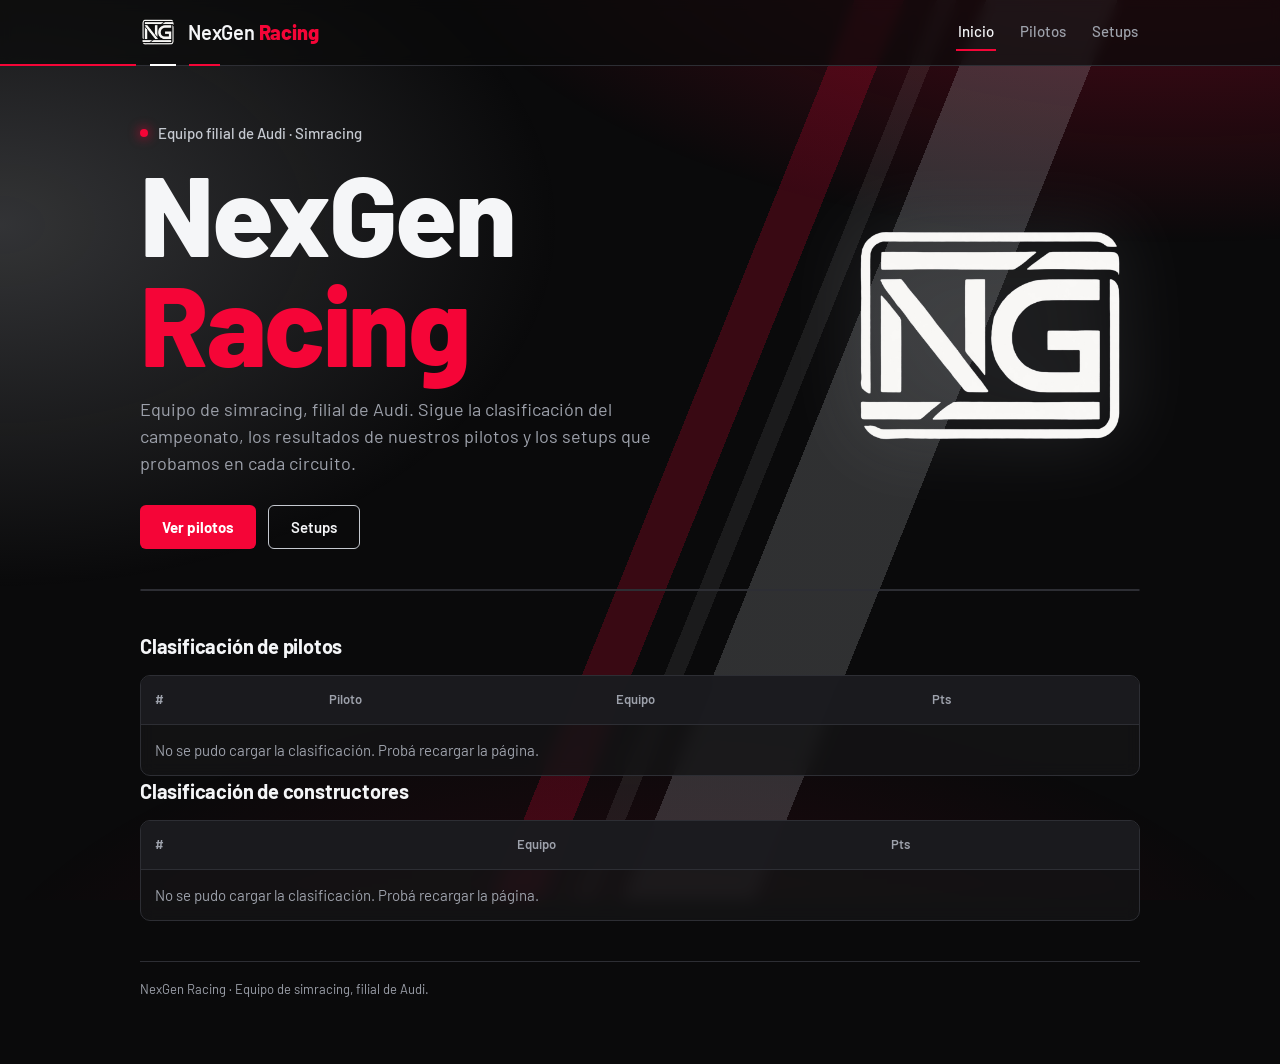
==== commit e72c9fcb: "Add files via upload" ====
--- a/index.html
+++ b/index.html
@@ -8,8 +8,7 @@
 <link rel="preconnect" href="https://fonts.gstatic.com" crossorigin>
 <link rel="preconnect" href="https://flagcdn.com">
 <link rel="icon" href="assets/teams/nexgen.png" type="image/png">
-<link rel="preload" href="data/circuits.json" as="fetch" crossorigin>
-<link rel="preload" href="data/setups.json" as="fetch" crossorigin>
+<link rel="preload" href="data/F1_2026.json" as="fetch" crossorigin>
 <link rel="stylesheet" href="https://fonts.googleapis.com/css2?family=Barlow:wght@400;500;600;700;800&family=JetBrains+Mono:wght@500;700&display=swap">
 <link rel="stylesheet" href="css/style.css">
 </head>
@@ -20,6 +19,7 @@
     <a href="index.html" class="brand"><img src="assets/teams/nexgen.png" alt=""><span>NexGen <b>Racing</b></span></a>
     <nav>
       <a href="index.html" class="nav-link" aria-current="page">Inicio</a>
+      <a href="pilotos.html" class="nav-link">Pilotos</a>
       <a href="setups.html" class="nav-link">Setups</a>
     </nav>
   </div>
@@ -31,44 +31,36 @@
     <div class="home-hero-text">
       <p class="eyebrow"><span class="dot"></span>Equipo filial de Audi · Simracing</p>
       <h1>NexGen <span>Racing</span></h1>
-      <p class="lead">Equipo de simracing, filial de Audi. Aquí reunimos a los pilotos del equipo y los setups que probamos en cada circuito.</p>
+      <p class="lead">Equipo de simracing, filial de Audi. Sigue la clasificación del campeonato, los resultados de nuestros pilotos y los setups que probamos en cada circuito.</p>
       <div class="actions">
-        <a class="btn" href="setups.html">Ver setups</a>
-        <a class="btn-ghost" href="#pilotos">Conocer a los pilotos</a>
+        <a class="btn" href="pilotos.html">Ver pilotos</a>
+        <a class="btn-ghost" href="setups.html">Setups</a>
       </div>
     </div>
     <img class="home-logo" src="assets/teams/nexgen.png" alt="Logo de NexGen Racing" fetchpriority="high">
   </section>
 
-  <section class="stats" aria-label="Resumen">
-    <div><span class="stat-num mono" id="stat-circuits">–</span><span class="stat-label">circuitos con tiempo</span></div>
-    <div><span class="stat-num mono" id="stat-setups">–</span><span class="stat-label">setups registrados</span></div>
-    <div><span class="stat-num mono" id="stat-pilots">–</span><span class="stat-label">pilotos</span></div>
-  </section>
+  <section class="stats" id="nexgen-stats" aria-label="NexGen en el campeonato"></section>
 
-  <section id="pilotos" class="home-section">
-    <h2 class="section-title">Pilotos</h2>
-    <div class="table-scroll">
-      <table>
-        <thead>
-          <tr>
-            <th>#</th>
-            <th>Piloto</th>
-            <th>Equipo</th>
-            <th>Setups</th>
-            <th>Mejores tiempos</th>
-          </tr>
-        </thead>
-        <tbody id="pilot-rows">
-          <tr><td colspan="5" style="color:var(--muted)">Cargando…</td></tr>
-        </tbody>
-      </table>
+  <section class="standings-grid" id="clasificacion">
+    <div>
+      <h2 class="section-title">Clasificación de pilotos</h2>
+      <div class="table-scroll standings">
+        <table>
+          <thead><tr><th>#</th><th>Piloto</th><th>Equipo</th><th class="th-pts">Pts</th></tr></thead>
+          <tbody id="driver-rows"><tr><td colspan="4" style="color:var(--muted)">Cargando…</td></tr></tbody>
+        </table>
+      </div>
     </div>
-  </section>
-
-  <section class="suggest-box">
-    <p>La base de setups reúne los mejores tiempos de cada circuito, con sus ajustes de alas, frenos, suspensión y downforce.</p>
-    <a class="btn" href="setups.html">Ir a los setups</a>
+    <div>
+      <h2 class="section-title">Clasificación de constructores</h2>
+      <div class="table-scroll standings">
+        <table>
+          <thead><tr><th>#</th><th></th><th>Equipo</th><th class="th-pts">Pts</th></tr></thead>
+          <tbody id="constructor-rows"><tr><td colspan="4" style="color:var(--muted)">Cargando…</td></tr></tbody>
+        </table>
+      </div>
+    </div>
   </section>
 
   <footer>NexGen Racing · Equipo de simracing, filial de Audi.</footer>
@@ -76,6 +68,7 @@
 </main>
 
 <script src="js/config.js" defer></script>
+<script src="js/standings.js" defer></script>
 <script src="js/home.js" defer></script>
 </body>
 </html>
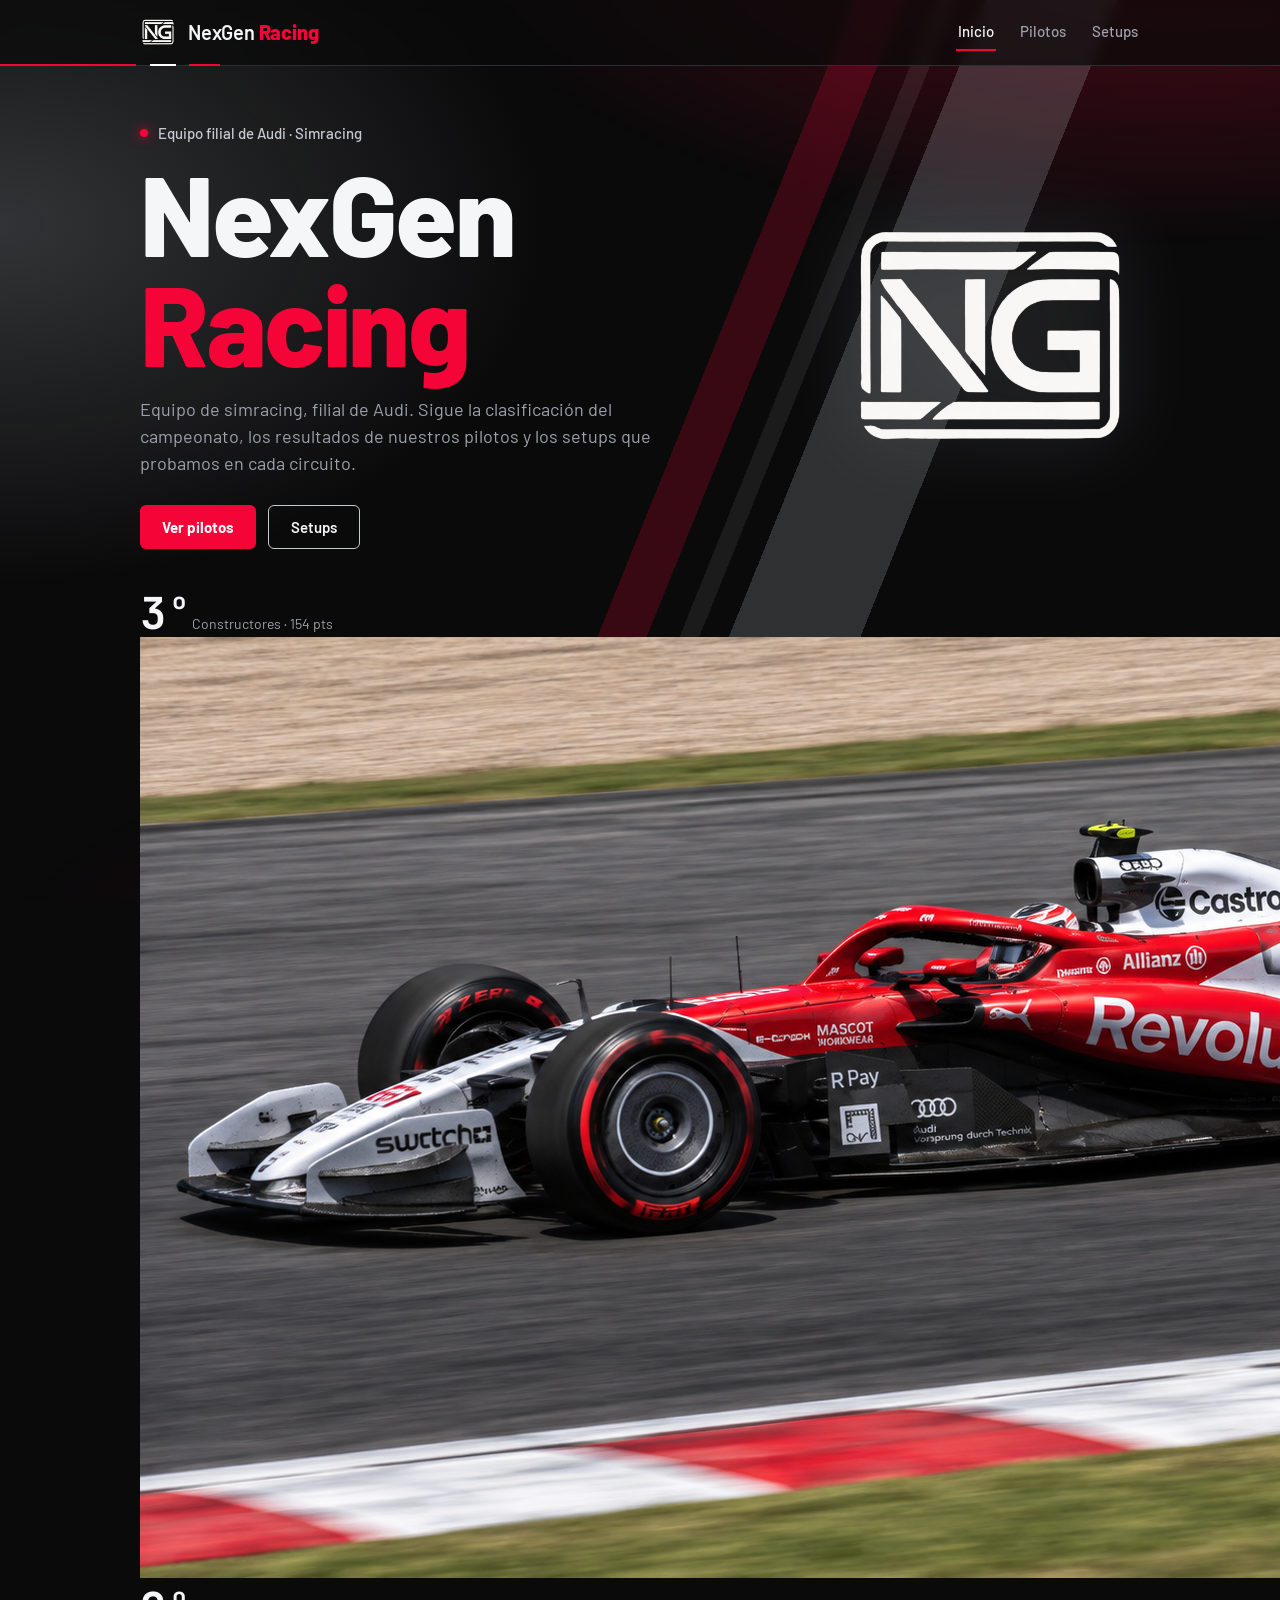
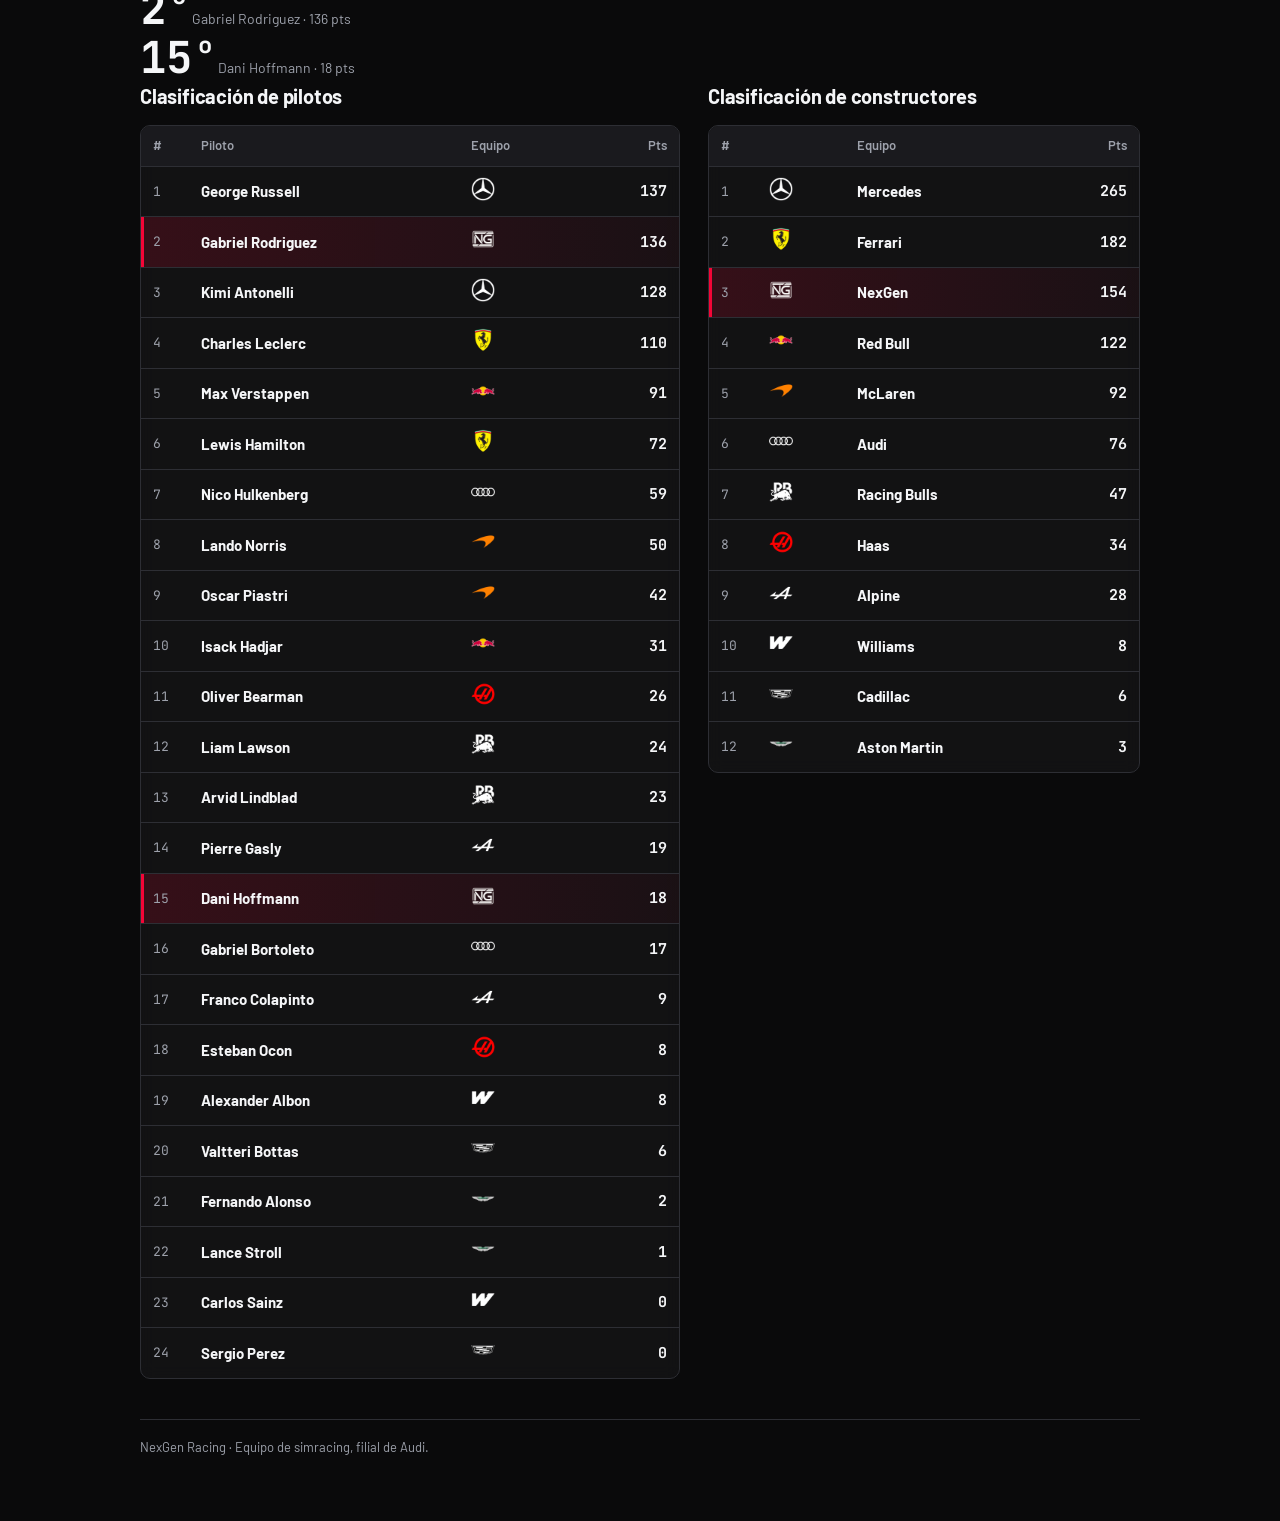
==== commit 056341ff: "Add files via upload" ====
--- a/index.html
+++ b/index.html
@@ -40,7 +40,13 @@
     <img class="home-logo" src="assets/teams/nexgen.png" alt="Logo de NexGen Racing" fetchpriority="high">
   </section>
 
-  <section class="stats" id="nexgen-stats" aria-label="NexGen en el campeonato"></section>
+  <section class="season" aria-label="NexGen en el campeonato">
+    <div class="season-car">
+      <div class="season-car-head" id="season-constructors"></div>
+      <div id="season-car-slot"></div>
+    </div>
+    <div class="season-drivers" id="season-drivers"></div>
+  </section>
 
   <section class="standings-grid" id="clasificacion">
     <div>
--- a/css/style.css
+++ b/css/style.css
@@ -71,7 +71,7 @@
   display: flex; align-items: center; justify-content: space-between;
   gap: 16px; padding-top: 14px; padding-bottom: 14px;
 }
-.brand { display: inline-flex; align-items: center; gap: 12px; text-decoration: none; font-weight: 600; font-size: 20px; letter-spacing: -0.2px; }
+.brand { white-space: nowrap; display: inline-flex; align-items: center; gap: 12px; text-decoration: none; font-weight: 600; font-size: 20px; letter-spacing: -0.2px; }
 .brand img { display: block; height: 36px; width: auto; }
 .brand b { font-weight: 800; color: var(--accent); }
 
@@ -308,7 +308,7 @@
 }
 
 .stats {
-  display: grid; grid-template-columns: repeat(3, 1fr);
+  display: grid; grid-template-columns: repeat(auto-fit, minmax(190px, 1fr));
   margin: 0 0 40px;
   background: var(--glass);
   backdrop-filter: blur(8px);
@@ -316,16 +316,75 @@
   border-radius: var(--radius);
 }
 .stats > div { padding: 22px 24px; display: flex; flex-direction: column; gap: 2px; }
-.stats > div + div { border-left: 1px solid var(--line); }
+.stats > div { border-left: 1px solid var(--line); }
+.stats > div:first-child { border-left: 0; }
 .stat-num { font-size: clamp(28px, 5vw, 44px); font-weight: 700; line-height: 1.1; color: var(--text); }
 .stat-label { color: var(--muted); font-size: 14px; }
 
 .home-section { margin: 0 0 8px; scroll-margin-top: 20px; }
+
+/* ---------- Clasificaciones ---------- */
+
+.standings-grid {
+  display: grid; grid-template-columns: minmax(0, 1.25fr) minmax(0, 1fr);
+  gap: 28px; align-items: start; margin: 0 0 8px; scroll-margin-top: 20px;
+}
+.standings table { min-width: 0; }
+.standings thead th, .standings tbody td { padding: 10px 12px; }
+.standings .team-logo { max-height: 24px; max-width: 52px; }
+.th-pts, .pts { text-align: right; }
+.pts { font-weight: 700; }
+tr.is-nexgen { background: linear-gradient(90deg, rgba(245, 5, 55, 0.16), rgba(245, 5, 55, 0.04)); }
+tr.is-nexgen td:first-child { box-shadow: inset 3px 0 0 var(--accent); }
+
+/* ---------- Pilotos ---------- */
+
+.driver-cards { display: grid; grid-template-columns: repeat(auto-fit, minmax(300px, 1fr)); gap: 20px; margin: 0 0 36px; }
+.driver-card {
+  padding: 22px 24px;
+  background: var(--glass); backdrop-filter: blur(8px);
+  border: 1px solid var(--line); border-left: 4px solid var(--accent);
+  border-radius: var(--radius);
+}
+.driver-card-top { display: flex; justify-content: space-between; align-items: flex-start; gap: 16px; }
+.driver-card h2 { margin: 0 0 8px; font-size: 26px; font-weight: 800; letter-spacing: -0.4px; line-height: 1.15; }
+.driver-card-team { margin: 0; }
+.driver-rank { text-align: right; }
+.driver-rank .mono { display: block; font-size: 44px; font-weight: 700; line-height: 1; }
+.driver-rank small { color: var(--muted); font-size: 14px; }
+.driver-facts { display: grid; grid-template-columns: repeat(3, 1fr); gap: 12px; margin: 20px 0 0; padding-top: 16px; border-top: 1px solid var(--line); }
+.driver-facts dt { color: var(--muted); font-size: 13px; }
+.driver-facts dd { margin: 2px 0 0; font-size: 24px; font-weight: 700; }
+
+.results table { min-width: 0; }
+.results tbody td { white-space: nowrap; }
+.race-name { font-weight: 600; }
+.pos {
+  display: inline-block; min-width: 34px; margin-right: 10px; padding: 2px 8px; text-align: center;
+  border-radius: var(--radius-sm); font-family: var(--mono); font-weight: 700; font-size: 14px;
+  border: 1px solid var(--line); color: var(--text);
+}
+.pos-1 { background: linear-gradient(180deg, #f6f7f9, #b9bdc5); color: #111214; border-color: transparent; }
+.pos-2, .pos-3 { border-color: var(--silver); }
+.res-pts { color: var(--muted); font-size: 14px; }
+.res-dnf { color: var(--accent); font-weight: 700; }
+.res-none { color: var(--muted); }
+.note-small { margin: 12px 2px 0; color: var(--muted); font-size: 13px; }
+
+@media (max-width: 900px) {
+  .standings-grid { grid-template-columns: 1fr; }
+}
 
 @media (max-width: 640px) {
   .home-hero { flex-direction: column-reverse; align-items: flex-start; padding-top: 28px; gap: 20px; }
   .home-logo { width: 96px; }
   .stats > div { padding: 16px 14px; }
+  .driver-card { padding: 18px; }
+  .brand { font-size: 17px; gap: 8px; }
+  .brand img { height: 30px; }
+  nav { gap: 14px; }
+  .nav-link { font-size: 14px; }
+  .topbar .wrap { gap: 10px; }
   .btn-ghost { width: 100%; text-align: center; }
 }
 
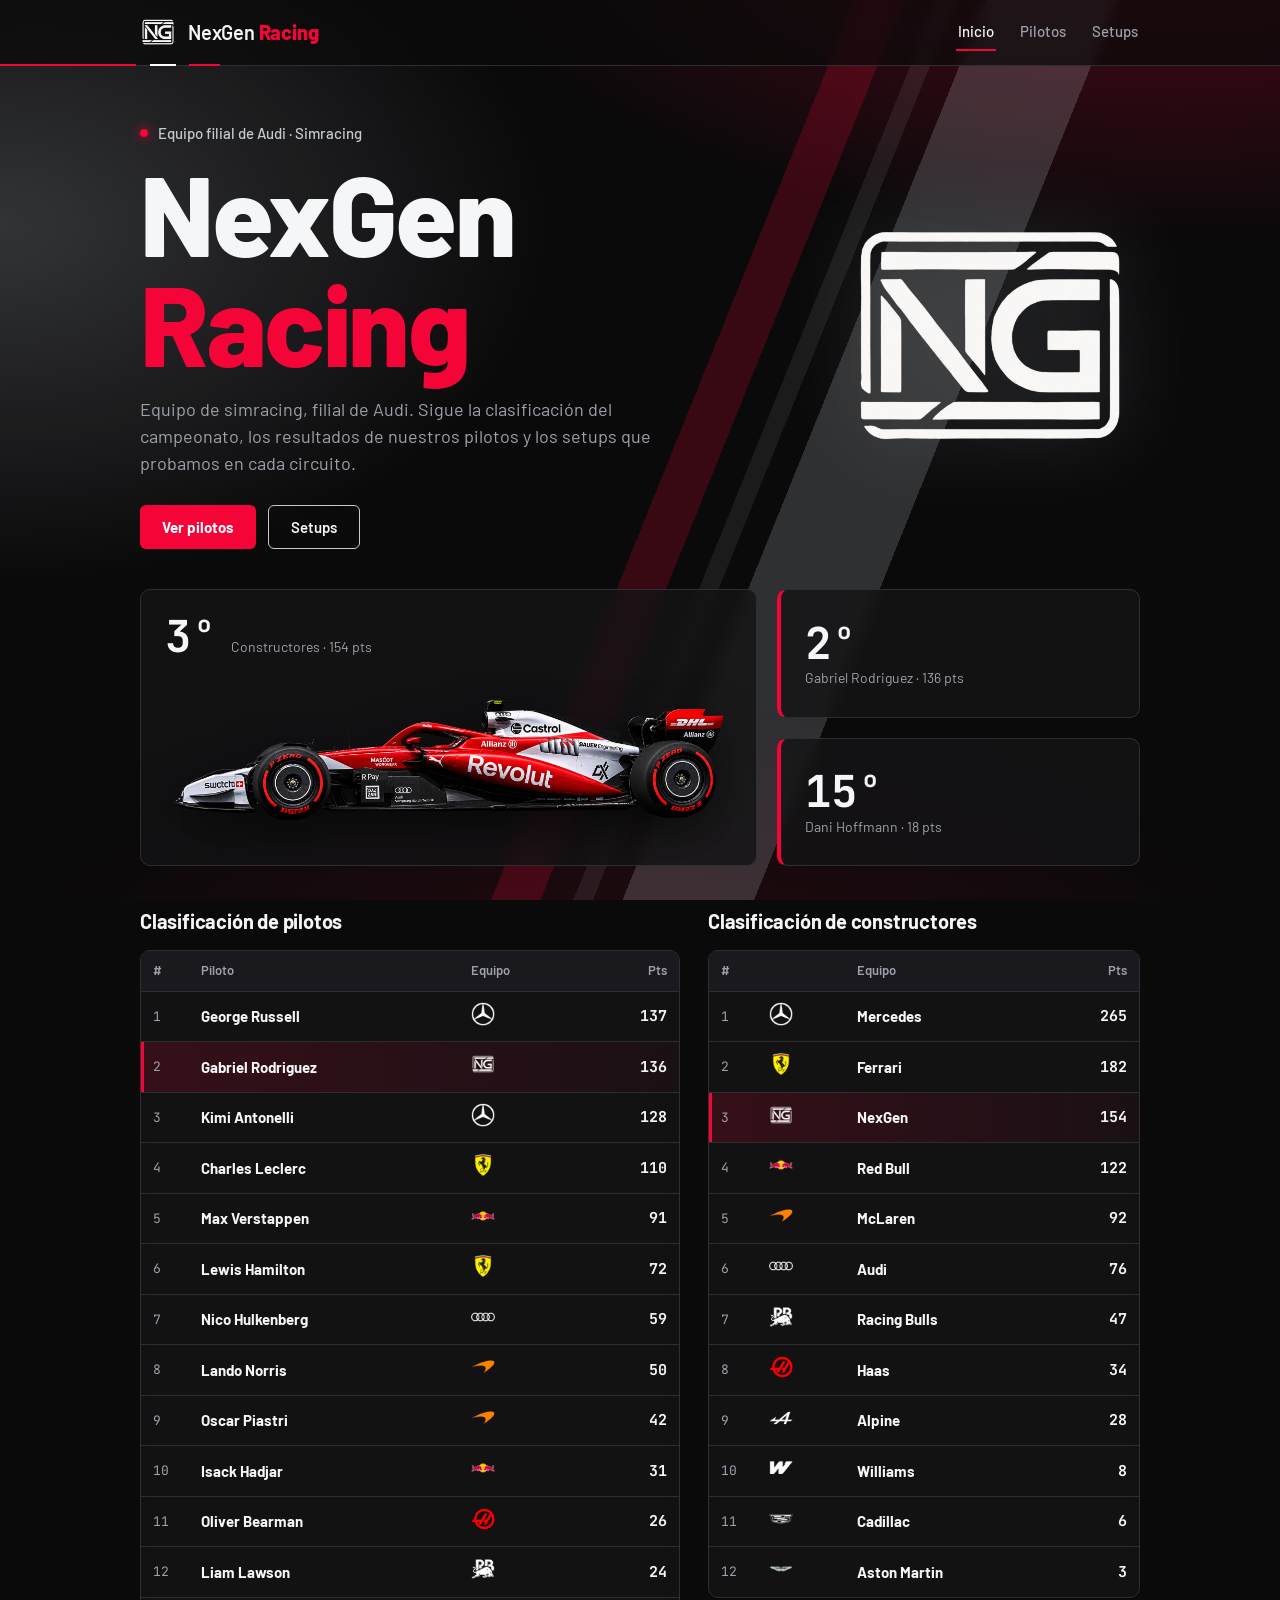
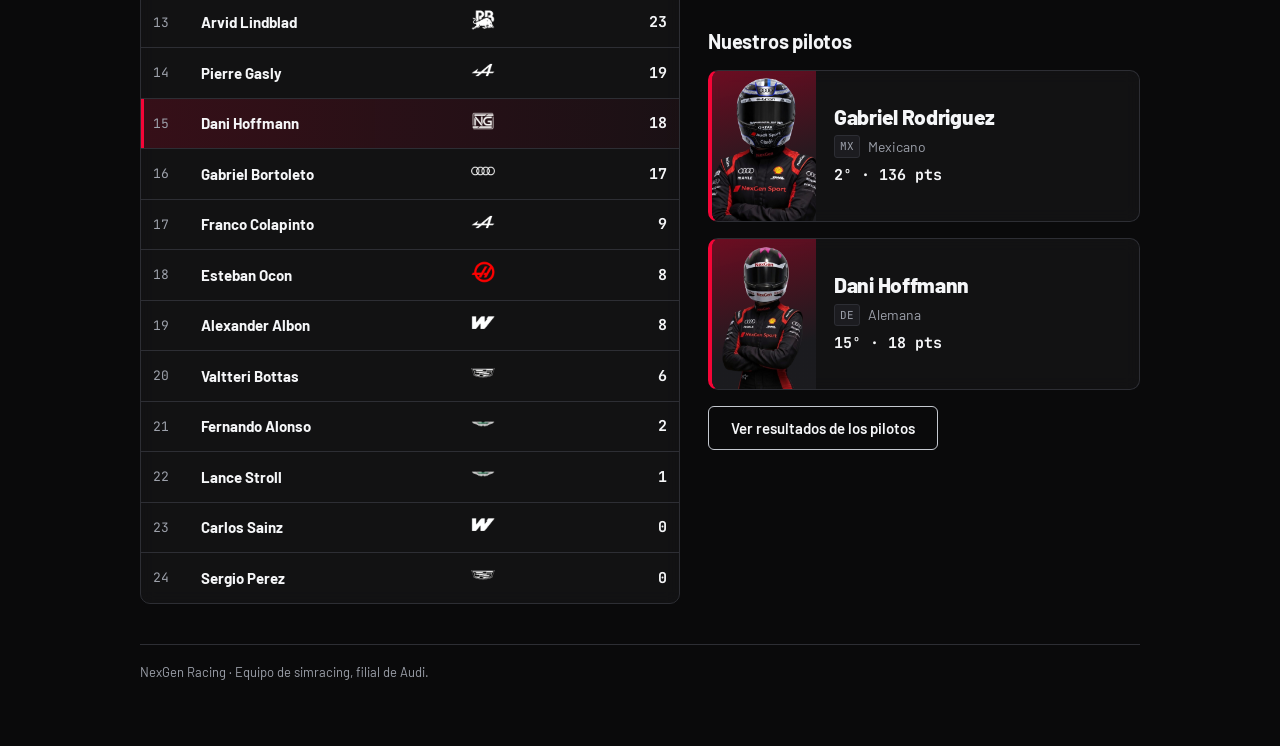
==== commit 3bf22fa1: "Add files via upload" ====
--- a/index.html
+++ b/index.html
@@ -66,6 +66,8 @@
           <tbody id="constructor-rows"><tr><td colspan="4" style="color:var(--muted)">Cargando…</td></tr></tbody>
         </table>
       </div>
+      <h2 class="section-title home-drivers-title">Nuestros pilotos</h2>
+      <div class="home-drivers" id="home-drivers"></div>
     </div>
   </section>
 
--- a/css/style.css
+++ b/css/style.css
@@ -323,6 +323,19 @@
 
 .home-section { margin: 0 0 8px; scroll-margin-top: 20px; }
 
+/* ---------- Temporada: auto + lugares ---------- */
+
+.season { display: grid; grid-template-columns: minmax(0, 1.7fr) minmax(0, 1fr); gap: 20px; margin: 0 0 40px; }
+.season-car, .season-driver {
+  background: var(--glass); backdrop-filter: blur(8px);
+  border: 1px solid var(--line); border-radius: var(--radius);
+}
+.season-car { padding: 22px 24px 10px; overflow: hidden; }
+.season-car-head { display: flex; align-items: baseline; gap: 14px; flex-wrap: wrap; }
+.season-car-img { display: block; width: 100%; max-height: 240px; margin: 6px auto 0; object-fit: contain; filter: drop-shadow(0 18px 24px rgba(0, 0, 0, 0.55)); }
+.season-drivers { display: grid; gap: 20px; grid-auto-rows: 1fr; }
+.season-driver { padding: 22px 24px; display: flex; flex-direction: column; justify-content: center; border-left: 4px solid var(--accent); }
+
 /* ---------- Clasificaciones ---------- */
 
 .standings-grid {
@@ -337,15 +350,42 @@
 tr.is-nexgen { background: linear-gradient(90deg, rgba(245, 5, 55, 0.16), rgba(245, 5, 55, 0.04)); }
 tr.is-nexgen td:first-child { box-shadow: inset 3px 0 0 var(--accent); }
 
+/* ---------- Nacionalidad y bloque de pilotos en la portada ---------- */
+
+.nat { display: inline-flex; align-items: center; color: var(--muted); font-size: 14px; }
+.driver-nat { margin: 0 0 10px; }
+.home-drivers-title { margin-top: 28px; }
+.home-drivers { display: grid; gap: 16px; }
+.home-drivers .btn-ghost { justify-self: start; }
+.mini-driver {
+  display: grid; grid-template-columns: 104px 1fr; overflow: hidden;
+  background: var(--glass); backdrop-filter: blur(8px);
+  border: 1px solid var(--line); border-left: 4px solid var(--accent); border-radius: var(--radius);
+}
+.mini-driver .driver-photo { min-height: 150px; }
+.mini-driver-body { padding: 14px 18px; display: flex; flex-direction: column; justify-content: center; gap: 6px; min-width: 0; }
+.mini-driver h3 { margin: 0; font-size: 21px; font-weight: 800; letter-spacing: -0.3px; line-height: 1.15; }
+.mini-meta { color: var(--text); font-size: 15px; font-weight: 700; }
+
 /* ---------- Pilotos ---------- */
 
-.driver-cards { display: grid; grid-template-columns: repeat(auto-fit, minmax(300px, 1fr)); gap: 20px; margin: 0 0 36px; }
+.driver-cards { display: grid; grid-template-columns: repeat(auto-fit, minmax(340px, 1fr)); gap: 20px; margin: 0 0 36px; }
 .driver-card {
-  padding: 22px 24px;
+  display: grid; grid-template-columns: 150px 1fr; overflow: hidden;
   background: var(--glass); backdrop-filter: blur(8px);
   border: 1px solid var(--line); border-left: 4px solid var(--accent);
   border-radius: var(--radius);
 }
+.driver-photo {
+  position: relative; min-height: 190px;
+  background: linear-gradient(165deg, rgba(245, 5, 55, 0.40), rgba(28, 28, 32, 0.92) 72%);
+}
+.driver-photo-img { position: absolute; inset: 0; width: 100%; height: 100%; object-fit: cover; object-position: top center; }
+.photo-fallback {
+  position: absolute; inset: 0; place-items: center;
+  font-family: var(--mono); font-weight: 700; font-size: 38px; color: var(--silver);
+}
+.driver-card-body { padding: 22px 24px; min-width: 0; }
 .driver-card-top { display: flex; justify-content: space-between; align-items: flex-start; gap: 16px; }
 .driver-card h2 { margin: 0 0 8px; font-size: 26px; font-weight: 800; letter-spacing: -0.4px; line-height: 1.15; }
 .driver-card-team { margin: 0; }
@@ -359,6 +399,9 @@
 .results table { min-width: 0; }
 .results tbody td { white-space: nowrap; }
 .race-name { font-weight: 600; }
+.race-cell { display: inline-flex; align-items: center; gap: 4px; }
+.race-cell > span:last-child { display: flex; flex-direction: column; line-height: 1.25; }
+.race-cell small { color: var(--muted); font-weight: 500; font-size: 12px; }
 .pos {
   display: inline-block; min-width: 34px; margin-right: 10px; padding: 2px 8px; text-align: center;
   border-radius: var(--radius-sm); font-family: var(--mono); font-weight: 700; font-size: 14px;
@@ -372,14 +415,20 @@
 .note-small { margin: 12px 2px 0; color: var(--muted); font-size: 13px; }
 
 @media (max-width: 900px) {
-  .standings-grid { grid-template-columns: 1fr; }
+  .standings-grid, .season { grid-template-columns: 1fr; }
+  .season-drivers { grid-template-columns: 1fr 1fr; }
+}
+@media (max-width: 560px) {
+  .season-drivers { grid-template-columns: 1fr; }
 }
 
 @media (max-width: 640px) {
   .home-hero { flex-direction: column-reverse; align-items: flex-start; padding-top: 28px; gap: 20px; }
   .home-logo { width: 96px; }
   .stats > div { padding: 16px 14px; }
-  .driver-card { padding: 18px; }
+  .driver-card { grid-template-columns: 112px 1fr; }
+  .driver-card-body { padding: 16px; }
+  .driver-rank .mono { font-size: 36px; }
   .brand { font-size: 17px; gap: 8px; }
   .brand img { height: 30px; }
   nav { gap: 14px; }
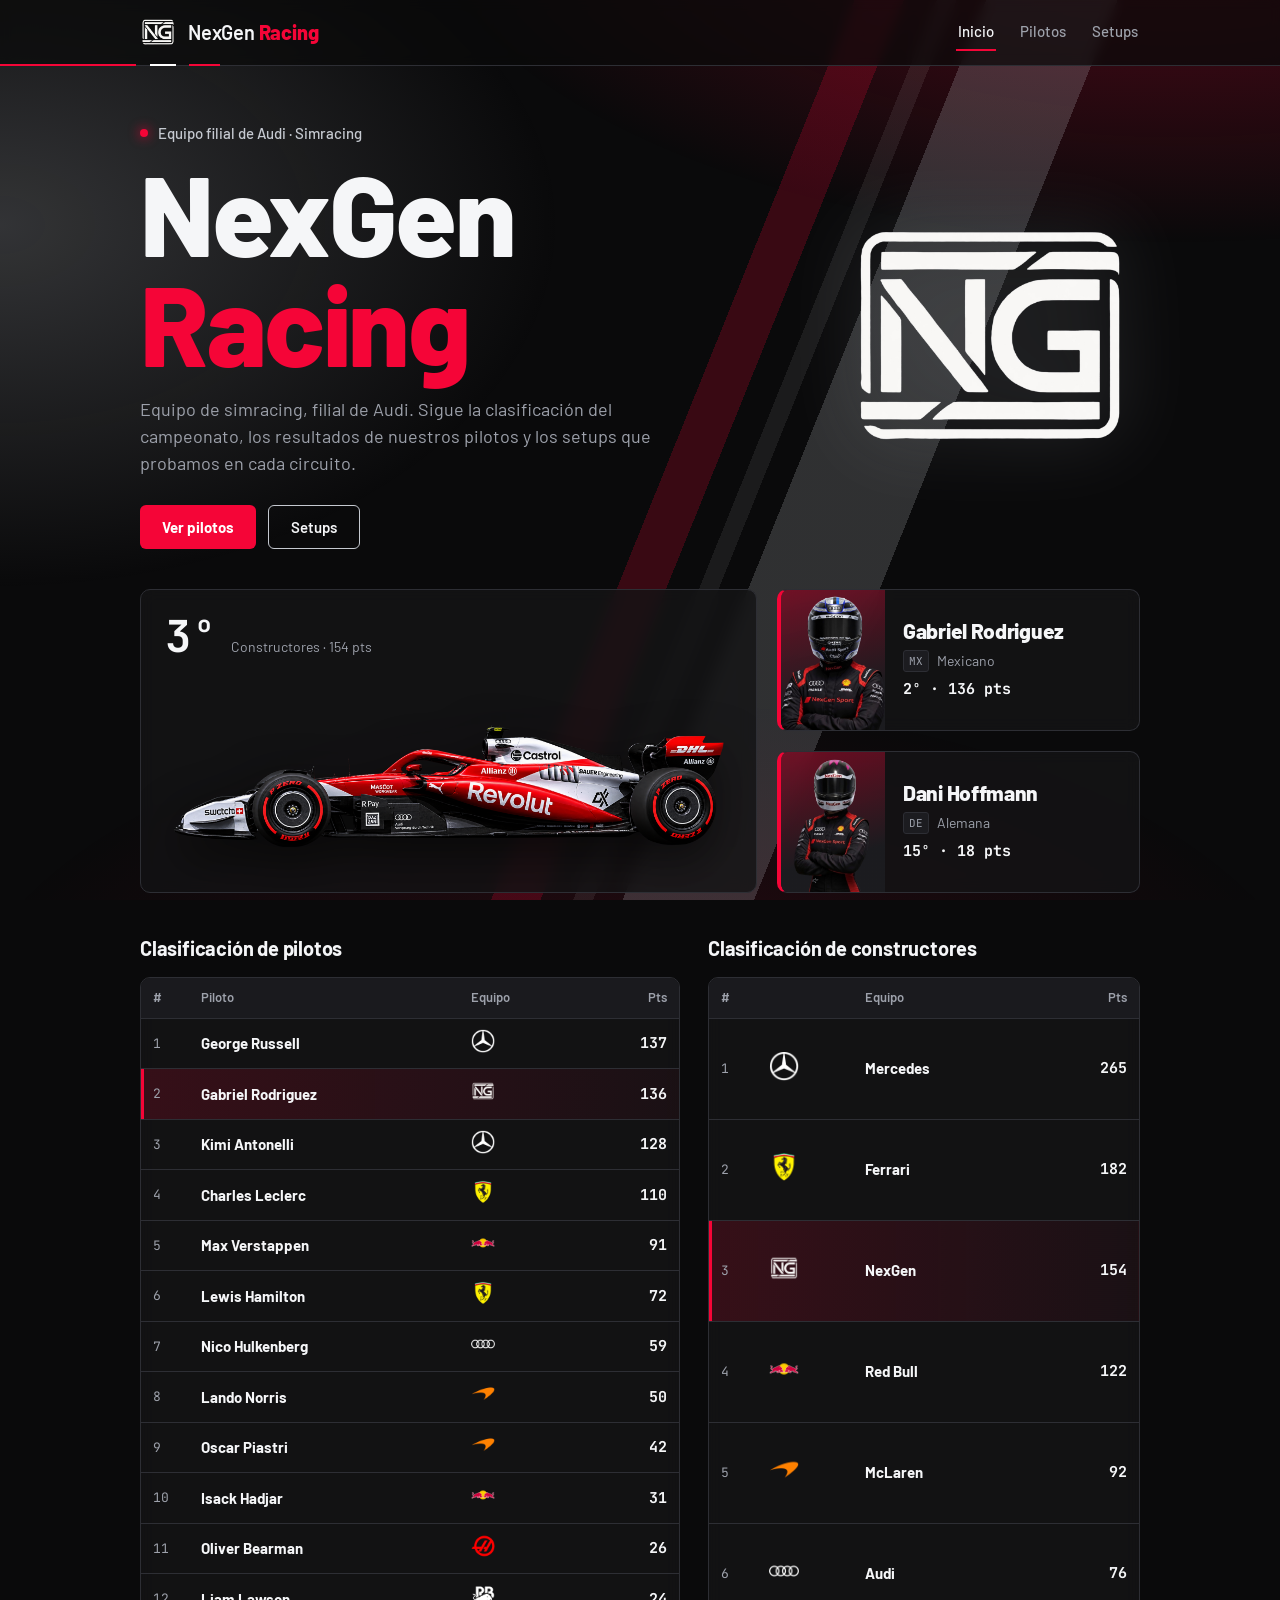
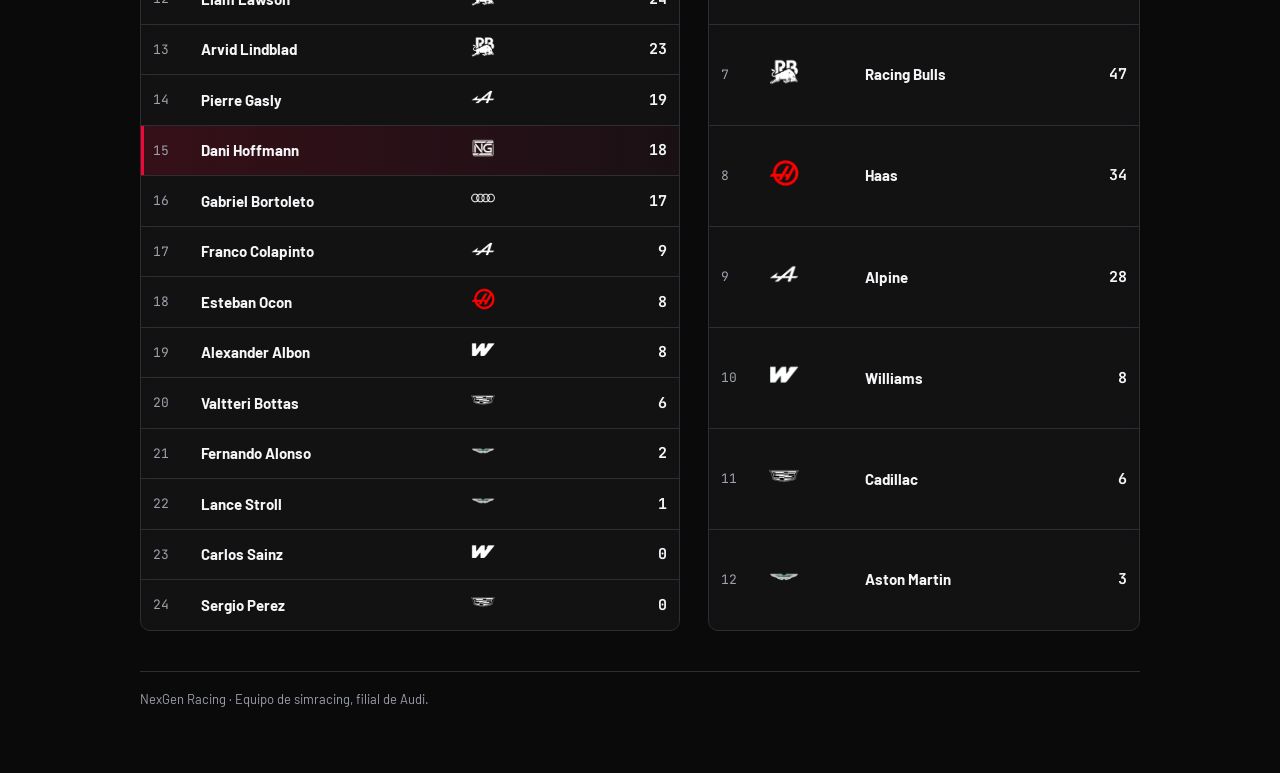
==== commit c6978a9f: "Add files via upload" ====
--- a/index.html
+++ b/index.html
@@ -60,14 +60,12 @@
     </div>
     <div>
       <h2 class="section-title">Clasificación de constructores</h2>
-      <div class="table-scroll standings">
+      <div class="table-scroll standings constructors">
         <table>
           <thead><tr><th>#</th><th></th><th>Equipo</th><th class="th-pts">Pts</th></tr></thead>
           <tbody id="constructor-rows"><tr><td colspan="4" style="color:var(--muted)">Cargando…</td></tr></tbody>
         </table>
       </div>
-      <h2 class="section-title home-drivers-title">Nuestros pilotos</h2>
-      <div class="home-drivers" id="home-drivers"></div>
     </div>
   </section>
 
--- a/css/style.css
+++ b/css/style.css
@@ -330,7 +330,8 @@
   background: var(--glass); backdrop-filter: blur(8px);
   border: 1px solid var(--line); border-radius: var(--radius);
 }
-.season-car { padding: 22px 24px 10px; overflow: hidden; }
+.season-car { display: flex; flex-direction: column; min-height: 300px; padding: 22px 24px 10px; overflow: hidden; }
+.season-car #season-car-slot { margin-top: auto; }
 .season-car-head { display: flex; align-items: baseline; gap: 14px; flex-wrap: wrap; }
 .season-car-img { display: block; width: 100%; max-height: 240px; margin: 6px auto 0; object-fit: contain; filter: drop-shadow(0 18px 24px rgba(0, 0, 0, 0.55)); }
 .season-drivers { display: grid; gap: 20px; grid-auto-rows: 1fr; }
@@ -340,11 +341,15 @@
 
 .standings-grid {
   display: grid; grid-template-columns: minmax(0, 1.25fr) minmax(0, 1fr);
-  gap: 28px; align-items: start; margin: 0 0 8px; scroll-margin-top: 20px;
+  gap: 28px; align-items: stretch; margin: 0 0 8px; scroll-margin-top: 20px;
 }
 .standings table { min-width: 0; }
 .standings thead th, .standings tbody td { padding: 10px 12px; }
 .standings .team-logo { max-height: 24px; max-width: 52px; }
+.standings-grid > div { display: flex; flex-direction: column; }
+.standings.constructors { flex: 1; }
+.standings.constructors table { height: 100%; }
+.standings.constructors .team-logo { max-height: 30px; max-width: 60px; }
 .th-pts, .pts { text-align: right; }
 .pts { font-weight: 700; }
 tr.is-nexgen { background: linear-gradient(90deg, rgba(245, 5, 55, 0.16), rgba(245, 5, 55, 0.04)); }
@@ -353,16 +358,16 @@
 /* ---------- Nacionalidad y bloque de pilotos en la portada ---------- */
 
 .nat { display: inline-flex; align-items: center; color: var(--muted); font-size: 14px; }
-.driver-nat { margin: 0 0 10px; }
-.home-drivers-title { margin-top: 28px; }
-.home-drivers { display: grid; gap: 16px; }
-.home-drivers .btn-ghost { justify-self: start; }
+.driver-meta { display: flex; align-items: center; flex-wrap: wrap; gap: 14px; margin: 0; }
+.driver-meta .team-logo { max-height: 24px; max-width: 46px; }
+.meta-sep { width: 1px; height: 18px; background: var(--line); }
 .mini-driver {
-  display: grid; grid-template-columns: 104px 1fr; overflow: hidden;
+  display: grid; grid-template-columns: 104px 1fr; overflow: hidden; text-decoration: none; color: inherit;
   background: var(--glass); backdrop-filter: blur(8px);
   border: 1px solid var(--line); border-left: 4px solid var(--accent); border-radius: var(--radius);
 }
-.mini-driver .driver-photo { min-height: 150px; }
+.mini-driver .driver-photo { min-height: 140px; }
+.mini-driver:hover { background: var(--panel-2); border-color: var(--silver); }
 .mini-driver-body { padding: 14px 18px; display: flex; flex-direction: column; justify-content: center; gap: 6px; min-width: 0; }
 .mini-driver h3 { margin: 0; font-size: 21px; font-weight: 800; letter-spacing: -0.3px; line-height: 1.15; }
 .mini-meta { color: var(--text); font-size: 15px; font-weight: 700; }
@@ -416,6 +421,7 @@
 
 @media (max-width: 900px) {
   .standings-grid, .season { grid-template-columns: 1fr; }
+  .season-car { min-height: 0; }
   .season-drivers { grid-template-columns: 1fr 1fr; }
 }
 @media (max-width: 560px) {
